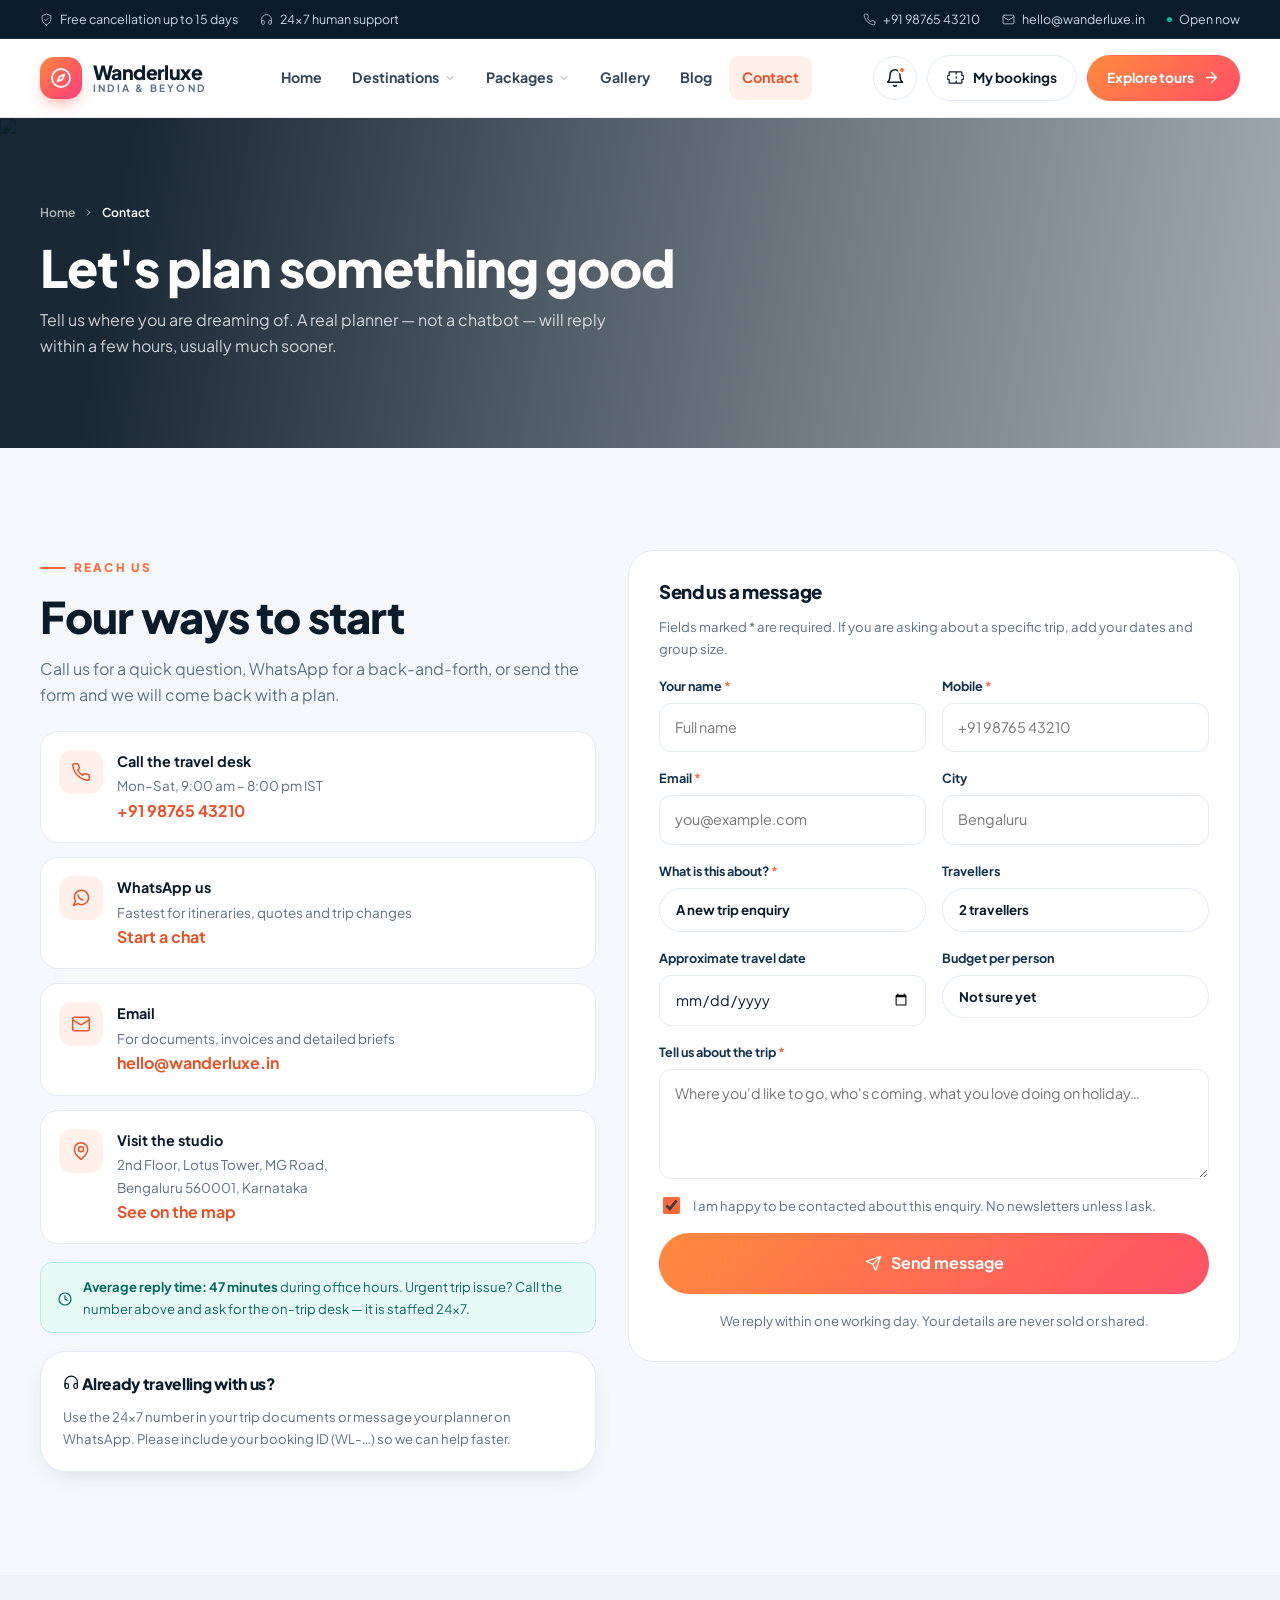
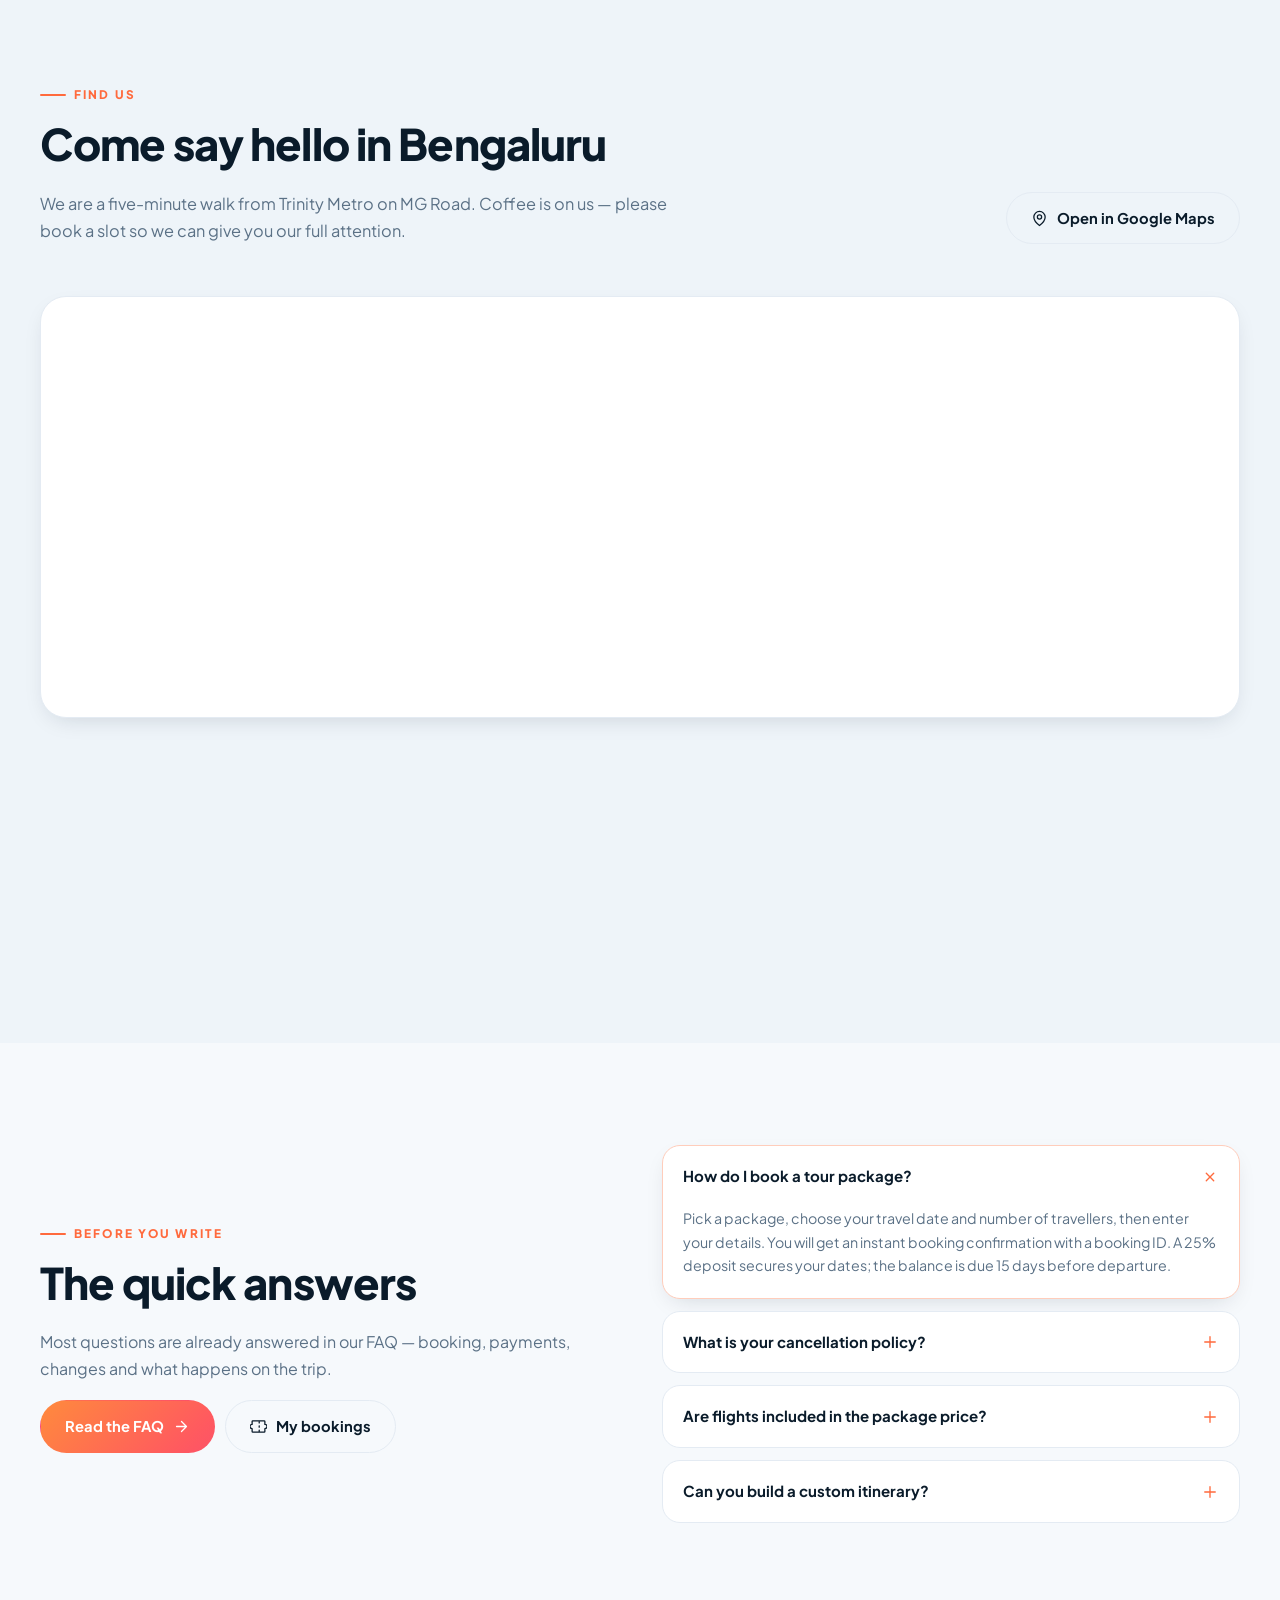
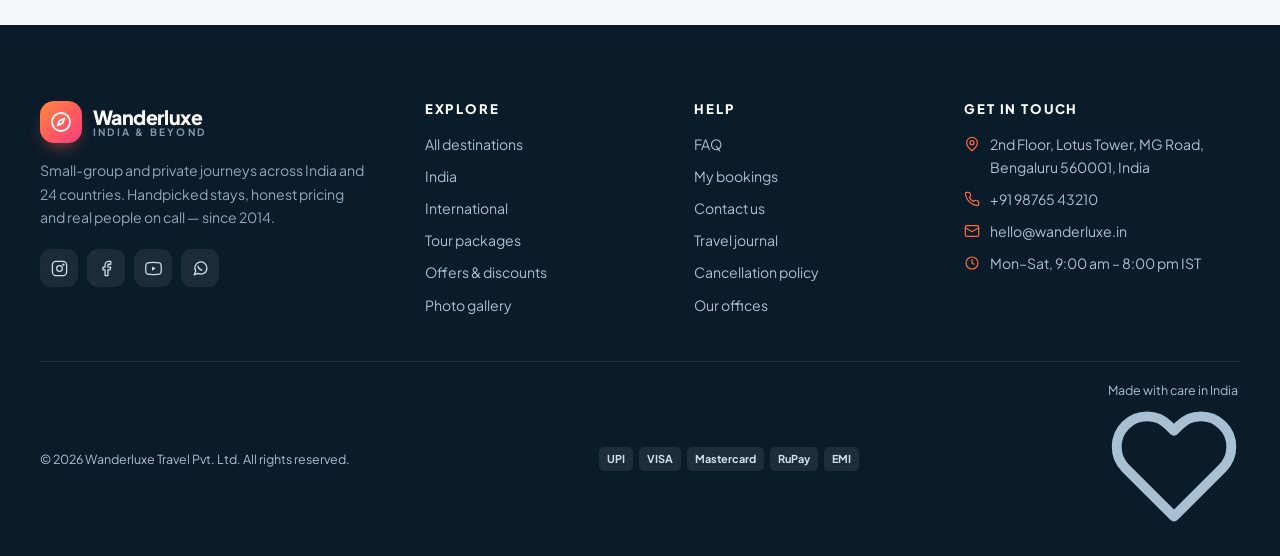
==== contact.html @ ab6a3798 "first commit" ====
<!DOCTYPE html>
<html lang="en">
<head>
  <meta charset="UTF-8">
  <meta name="viewport" content="width=device-width, initial-scale=1">
  <title>Contact Us — Talk to a Travel Planner | Wanderluxe</title>
  <meta name="description" content="Call, email or visit Wanderluxe in Bengaluru. Talk to a real travel planner, find our offices and get a custom itinerary within 24 hours.">
  <link rel="icon" href="data:image/svg+xml,%3Csvg xmlns='http://www.w3.org/2000/svg' viewBox='0 0 64 64'%3E%3Crect width='64' height='64' rx='16' fill='%23ff6a3d'/%3E%3Ccircle cx='32' cy='32' r='17' fill='none' stroke='white' stroke-width='3'/%3E%3Cpath d='M40 24l-6 12-12 6 6-12z' fill='white'/%3E%3C/svg%3E">
  <link rel="preconnect" href="https://fonts.googleapis.com">
  <link rel="preconnect" href="https://fonts.gstatic.com" crossorigin>
  <link href="https://fonts.googleapis.com/css2?family=Plus+Jakarta+Sans:wght@400;500;600;700;800&family=Playfair+Display:ital,wght@0,600;0,700;1,600&display=swap" rel="stylesheet">
  <link rel="stylesheet" href="assets/css/style.css">
</head>
<body>
  <div id="site-header"></div>

  <main>
    <section class="pagehero">
      <img class="pagehero__bg" src="https://images.unsplash.com/photo-1500530855697-b586d89ba3ee?auto=format&fit=crop&w=1800&q=85" alt="Open road through mountains">
      <div class="container">
        <div class="crumbs"><a href="index.html">Home</a> <i data-icon="chevronRight"></i> <span>Contact</span></div>
        <h1>Let's plan something good</h1>
        <p>Tell us where you are dreaming of. A real planner — not a chatbot — will reply within a few hours, usually much sooner.</p>
      </div>
    </section>

    <section class="section">
      <div class="container contact-layout">
        <div>
          <span class="eyebrow">Reach us</span>
          <h2 style="margin-bottom:14px">Four ways to start</h2>
          <p class="muted" style="margin-bottom:22px">Call us for a quick question, WhatsApp for a back-and-forth, or send the form and we will come back with a plan.</p>

          <div class="contact-info">
            <div class="contact-item">
              <span class="contact-item__icon"><i data-icon="phone"></i></span>
              <div>
                <b>Call the travel desk</b>
                <p>Mon–Sat, 9:00 am – 8:00 pm IST</p>
                <a href="tel:+919876543210">+91 98765 43210</a>
              </div>
            </div>
            <div class="contact-item">
              <span class="contact-item__icon"><i data-icon="whatsapp"></i></span>
              <div>
                <b>WhatsApp us</b>
                <p>Fastest for itineraries, quotes and trip changes</p>
                <a href="https://wa.me/919876543210?text=Hi%20Wanderluxe%2C%20I%27d%20like%20to%20plan%20a%20trip." target="_blank" rel="noopener">Start a chat</a>
              </div>
            </div>
            <div class="contact-item">
              <span class="contact-item__icon"><i data-icon="mail"></i></span>
              <div>
                <b>Email</b>
                <p>For documents, invoices and detailed briefs</p>
                <a href="mailto:hello@wanderluxe.in">hello@wanderluxe.in</a>
              </div>
            </div>
            <div class="contact-item">
              <span class="contact-item__icon"><i data-icon="mapPin"></i></span>
              <div>
                <b>Visit the studio</b>
                <p>2nd Floor, Lotus Tower, MG Road,<br>Bengaluru 560001, Karnataka</p>
                <a href="#map">See on the map</a>
              </div>
            </div>
          </div>

          <div class="notice notice--teal" style="margin-top:18px">
            <i data-icon="clock"></i>
            <span><b>Average reply time: 47 minutes</b> during office hours. Urgent trip issue? Call the number above and ask for the on-trip desk — it is staffed 24×7.</span>
          </div>

          <div class="side-card" style="margin-top:18px">
            <h3 style="font-size:.98rem"><i data-icon="headset"></i> Already travelling with us?</h3>
            <p class="small muted" style="margin-bottom:0">Use the 24×7 number in your trip documents or message your planner on WhatsApp. Please include your booking ID (WL-…) so we can help faster.</p>
          </div>
        </div>

        <div class="panel-card" style="margin:0">
          <h3>Send us a message</h3>
          <p class="small muted">Fields marked * are required. If you are asking about a specific trip, add your dates and group size.</p>

          <form class="form" id="contactForm" novalidate style="margin-top:16px">
            <div class="form-row">
              <div class="input-group">
                <label for="cName">Your name <span class="req">*</span></label>
                <input class="input" id="cName" autocomplete="name" placeholder="Full name">
                <span class="err" id="cNameErr">Please tell us your name.</span>
              </div>
              <div class="input-group">
                <label for="cPhone">Mobile <span class="req">*</span></label>
                <input class="input" id="cPhone" type="tel" autocomplete="tel" placeholder="+91 98765 43210">
                <span class="err" id="cPhoneErr">Enter a valid mobile number (10–13 digits).</span>
              </div>
            </div>
            <div class="form-row">
              <div class="input-group">
                <label for="cEmail">Email <span class="req">*</span></label>
                <input class="input" id="cEmail" type="email" autocomplete="email" placeholder="you@example.com">
                <span class="err" id="cEmailErr">Please enter a valid email address.</span>
              </div>
              <div class="input-group">
                <label for="cCity">City</label>
                <input class="input" id="cCity" autocomplete="address-level2" placeholder="Bengaluru">
              </div>
            </div>
            <div class="form-row">
              <div class="input-group">
                <label for="cSubject">What is this about? <span class="req">*</span></label>
                <div class="selectwrap" style="display:block">
                  <select class="input" id="cSubject" style="width:100%">
                    <option value="new">A new trip enquiry</option>
                    <option value="custom">A custom itinerary</option>
                    <option value="existing">An existing booking</option>
                    <option value="group">A group or corporate trip</option>
                    <option value="feedback">Feedback or a complaint</option>
                    <option value="press">Press or partnerships</option>
                  </select>
                </div>
              </div>
              <div class="input-group">
                <label for="cTravellers">Travellers</label>
                <div class="selectwrap" style="display:block">
                  <select class="input" id="cTravellers" style="width:100%">
                    <option value="1">1 traveller</option>
                    <option value="2" selected>2 travellers</option>
                    <option value="3">3 travellers</option>
                    <option value="4">4 travellers</option>
                    <option value="5">5 travellers</option>
                    <option value="6">6+ travellers</option>
                  </select>
                </div>
              </div>
            </div>
            <div class="form-row">
              <div class="input-group">
                <label for="cDate">Approximate travel date</label>
                <input class="input" id="cDate" type="date">
              </div>
              <div class="input-group">
                <label for="cBudget">Budget per person</label>
                <div class="selectwrap" style="display:block">
                  <select class="input" id="cBudget" style="width:100%">
                    <option value="">Not sure yet</option>
                    <option value="under-15">Under ₹15,000</option>
                    <option value="15-30">₹15,000 – ₹30,000</option>
                    <option value="30-60">₹30,000 – ₹60,000</option>
                    <option value="60-100">₹60,000 – ₹1,00,000</option>
                    <option value="100-plus">₹1,00,000+</option>
                  </select>
                </div>
              </div>
            </div>
            <div class="input-group">
              <label for="cMessage">Tell us about the trip <span class="req">*</span></label>
              <textarea class="textarea" id="cMessage" placeholder="Where you'd like to go, who's coming, what you love doing on holiday…"></textarea>
              <span class="err" id="cMessageErr">A sentence or two is enough — but we do need something to go on.</span>
            </div>
            <label class="check">
              <input type="checkbox" id="cConsent" checked>
              <span>I am happy to be contacted about this enquiry. No newsletters unless I ask.</span>
            </label>
            <button class="btn btn--primary btn--lg btn--block" type="submit" id="contactSubmit">
              <i data-icon="send"></i> Send message
            </button>
            <p class="small muted text-center" style="margin:0">We reply within one working day. Your details are never sold or shared.</p>
          </form>
        </div>
      </div>
    </section>

    <section class="section section--soft" id="map">
      <div class="container">
        <div class="section-head section-head--split reveal">
          <div class="section-head__text">
            <span class="eyebrow">Find us</span>
            <h2>Come say hello in Bengaluru</h2>
            <p>We are a five-minute walk from Trinity Metro on MG Road. Coffee is on us — please book a slot so we can give you our full attention.</p>
          </div>
          <a class="btn btn--ghost" href="https://maps.google.com/?q=MG+Road+Bengaluru" target="_blank" rel="noopener"><i data-icon="mapPin"></i> Open in Google Maps</a>
        </div>
        <div class="map-wrap reveal">
          <iframe
            title="Wanderluxe office location on Google Maps"
            src="https://www.google.com/maps?q=MG%20Road%2C%20Bengaluru%2C%20Karnataka%20560001&output=embed"
            loading="lazy"
            referrerpolicy="no-referrer-when-downgrade"
            allowfullscreen></iframe>
        </div>
        <div class="office-grid" id="officeGrid" style="margin-top:22px"></div>
      </div>
    </section>

    <section class="section" id="offices">
      <div class="container">
        <div class="grid grid--2" style="align-items:center;gap:44px">
          <div class="reveal">
            <span class="eyebrow">Before you write</span>
            <h2>The quick answers</h2>
            <p class="muted">Most questions are already answered in our FAQ — booking, payments, changes and what happens on the trip.</p>
            <div style="display:flex;gap:10px;flex-wrap:wrap;margin-top:18px">
              <a class="btn btn--primary" href="faq.html">Read the FAQ <i data-icon="arrowRight"></i></a>
              <a class="btn btn--ghost" href="booking-history.html"><i data-icon="ticket"></i> My bookings</a>
            </div>
          </div>
          <div class="acc reveal" data-delay="1" data-single="true" id="contactFaq"></div>
        </div>
      </div>
    </section>
  </main>

  <div id="site-footer"></div>

  <script src="assets/js/data.js"></script>
  <script src="assets/js/layout.js"></script>
  <script src="assets/js/cards.js"></script>
  <script src="assets/js/contact.js"></script>
</body>
</html>
---- assets/css/style.css ----
/* ==========================================================================
   Wanderluxe — Travel & Tour Website
   ========================================================================== */
:root {
  --ink: #0a1b2a;
  --ink-2: #12324b;
  --muted: #5b7186;
  --muted-2: #8298ab;
  --line: #e4ebf3;
  --bg: #f6f9fc;
  --bg-2: #eef4f9;
  --brand: #ff6a3d;
  --brand-dark: #e9532a;
  --brand-soft: #fff0ea;
  --teal: #0fb9a6;
  --teal-soft: #e6faf6;
  --gold: #f6c453;
  --danger: #e5484d;
  --success: #12a05c;
  --grad-brand: linear-gradient(135deg, #ff8a3d 0%, #ff5a5f 55%, #f43f7f 100%);
  --grad-dark: linear-gradient(155deg, #071a2b 0%, #0b2b41 55%, #07202f 100%);
  --shadow-xs: 0 2px 8px rgba(10, 27, 42, .06);
  --shadow-sm: 0 8px 24px -10px rgba(10, 27, 42, .18);
  --shadow-md: 0 22px 48px -22px rgba(10, 27, 42, .32);
  --shadow-lg: 0 46px 90px -34px rgba(7, 26, 43, .48);
  --r-sm: 12px;
  --r-md: 18px;
  --r-lg: 26px;
  --r-xl: 34px;
  --container: 1200px;
  --header-h: 78px;
  --ease: cubic-bezier(.22, 1, .36, 1);
  --font: "Plus Jakarta Sans", "Segoe UI", system-ui, -apple-system, sans-serif;
  --font-display: "Playfair Display", Georgia, serif;
}
*, *::before, *::after { box-sizing: border-box; }
html { scroll-behavior: smooth; -webkit-text-size-adjust: 100%; }
body {
  margin: 0; font-family: var(--font); font-size: 16px; line-height: 1.65;
  color: var(--ink); background: var(--bg); overflow-x: hidden;
}
body.no-scroll { overflow: hidden; }
img { max-width: 100%; display: block; }
a { color: inherit; text-decoration: none; }
button, input, select, textarea { font: inherit; color: inherit; }
button { cursor: pointer; border: 0; background: none; }
h1, h2, h3, h4, h5 { margin: 0 0 .5em; line-height: 1.15; letter-spacing: -.02em; font-weight: 800; }
h1 { font-size: clamp(2.4rem, 5.2vw, 4.4rem); }
h2 { font-size: clamp(1.85rem, 3.4vw, 2.9rem); }
h3 { font-size: 1.18rem; }
p { margin: 0 0 1rem; }
::selection { background: rgba(255, 106, 61, .22); }
.ico { display: inline-flex; align-items: center; justify-content: center; flex: none; font-style: normal; }
.ico > svg { width: 1.05em; height: 1.05em; }

.container { width: min(100% - 40px, var(--container)); margin-inline: auto; }.container--narrow { width: min(100% - 40px, 900px); margin-inline: auto; }
.section { padding: clamp(64px, 8vw, 104px) 0; position: relative; }
.section--tight { padding: clamp(44px, 5vw, 64px) 0; }
.section--soft { background: var(--bg-2); }
.section--white { background: #fff; }
.section--dark { background: var(--grad-dark); color: #e8f1f8; }
.section--dark h2, .section--dark h3 { color: #fff; }

.eyebrow {
  display: inline-flex; align-items: center; gap: 8px; font-size: .74rem; font-weight: 800;
  letter-spacing: .18em; text-transform: uppercase; color: var(--brand); margin-bottom: 14px;
}
.eyebrow::before { content: ""; width: 26px; height: 2px; border-radius: 2px; background: currentColor; }
.section--dark .eyebrow { color: var(--gold); }
.section-head { max-width: 660px; margin-bottom: clamp(32px, 4vw, 52px); }
.section-head--center { margin-inline: auto; text-align: center; }
.section-head p { color: var(--muted); font-size: 1.02rem; margin: 0; }
.section--dark .section-head p { color: #a9c1d4; }
.section-head--split { max-width: none; display: flex; align-items: flex-end; justify-content: space-between; gap: 24px; flex-wrap: wrap; }
.section-head--split .section-head__text { max-width: 640px; }
.lead { font-size: 1.06rem; color: var(--muted); }

/* Buttons */
.btn {
  display: inline-flex; align-items: center; justify-content: center; gap: 9px;
  padding: 13px 24px; border-radius: 999px; font-weight: 700; font-size: .92rem;
  background: var(--brand); color: #fff; border: 1px solid transparent;
  transition: transform .25s var(--ease), box-shadow .25s var(--ease), background .2s, color .2s, border-color .2s;
  white-space: nowrap; position: relative;
}
.btn svg { width: 17px; height: 17px; flex: none; }
.btn:hover { transform: translateY(-2px); box-shadow: 0 14px 26px -12px rgba(255, 90, 63, .7); }
.btn:active { transform: translateY(0); }
.btn--primary { background: var(--grad-brand); background-size: 150% 150%; }
.btn--primary:hover { background-position: 100% 0; }
.btn--dark { background: var(--ink); }
.btn--dark:hover { box-shadow: 0 14px 26px -12px rgba(10, 27, 42, .6); }
.btn--soft { background: var(--brand-soft); color: var(--brand-dark); }
.btn--soft:hover { background: #ffe2d7; box-shadow: var(--shadow-xs); }
.btn--ghost { background: transparent; border-color: var(--line); color: var(--ink); }
.btn--ghost:hover { border-color: var(--ink); box-shadow: var(--shadow-xs); }
.btn--white { background: #fff; color: var(--ink); }
.btn--outline-white { background: rgba(255,255,255,.06); border-color: rgba(255,255,255,.35); color: #fff; backdrop-filter: blur(6px); }
.btn--outline-white:hover { background: rgba(255,255,255,.16); }
.btn--lg { padding: 16px 30px; font-size: 1rem; }
.btn--sm { padding: 9px 16px; font-size: .82rem; }
.btn--block { width: 100%; }
.btn[disabled] { opacity: .55; pointer-events: none; }
.link-arrow { display: inline-flex; align-items: center; gap: 6px; font-weight: 800; font-size: .86rem; color: var(--brand-dark); }
.link-arrow svg { width: 15px; height: 15px; transition: transform .25s var(--ease); }
.link-arrow:hover svg { transform: translateX(4px); }

.iconbtn {
  position: relative; width: 44px; height: 44px; display: grid; place-items: center;
  border-radius: 50%; border: 1px solid var(--line); background: #fff; transition: .2s;
}
.iconbtn:hover { border-color: var(--brand); color: var(--brand-dark); background: var(--brand-soft); }
.iconbtn svg { width: 20px; height: 20px; }
.iconbtn__dot { position: absolute; top: 9px; right: 10px; width: 8px; height: 8px; border-radius: 50%; background: var(--brand); border: 2px solid #fff; display: none; }
.iconbtn__dot.is-on { display: block; animation: pulseDot 2s infinite; }
@keyframes pulseDot { 0%,100% { box-shadow: 0 0 0 0 rgba(255,106,61,.5); } 50% { box-shadow: 0 0 0 5px rgba(255,106,61,0); } }

/* Pills / badges */
.pill { display: inline-flex; align-items: center; gap: 8px; padding: 7px 14px; border-radius: 999px; font-size: .78rem; font-weight: 700; background: var(--brand-soft); color: var(--brand-dark); }
.pill svg { width: 14px; height: 14px; }
.pill--glass { background: rgba(255,255,255,.14); color: #fff; border: 1px solid rgba(255,255,255,.28); backdrop-filter: blur(10px); }
.pill--teal { background: var(--teal-soft); color: #067f72; }
.badge { display: inline-flex; align-items: center; gap: 5px; padding: 6px 11px; border-radius: 999px; font-size: .7rem; font-weight: 800; letter-spacing: .04em; text-transform: uppercase; background: #fff; color: var(--ink); }
.badge--glass { background: rgba(9,24,38,.55); color: #fff; backdrop-filter: blur(8px); }
.badge--brand { background: var(--grad-brand); color: #fff; }
.badge--gold { background: var(--gold); color: #4a3200; }
.badge--green { background: #e3f8ee; color: #0a7a47; }
.badge--red { background: #fdeaea; color: #b42318; }
.badge--muted { background: #eef3f8; color: var(--muted); }
.rating { display: inline-flex; align-items: center; gap: 4px; font-weight: 800; font-size: .82rem; }
.rating svg { width: 14px; height: 14px; color: var(--gold); }
.rating span { font-weight: 600; color: var(--muted); font-size: .76rem; }

/* Topbar */
.topbar { background: var(--ink); color: #c7d7e5; font-size: .78rem; border-bottom: 1px solid rgba(255,255,255,.07); }
.topbar__inner { display: flex; align-items: center; justify-content: space-between; gap: 16px; height: 38px; }
.topbar__left, .topbar__right { display: flex; align-items: center; gap: 22px; }
.topbar span, .topbar a { display: inline-flex; align-items: center; gap: 7px; white-space: nowrap; }
.topbar svg { width: 13px; height: 13px; opacity: .8; }
.topbar a:hover { color: #fff; }
.topbar .dot { width: 5px; height: 5px; border-radius: 50%; background: var(--teal); }

/* Header */
.header { position: sticky; top: 0; z-index: 60; background: rgba(255,255,255,.93); backdrop-filter: blur(14px); border-bottom: 1px solid var(--line); transition: box-shadow .3s; }
.header.is-stuck { box-shadow: 0 10px 30px -18px rgba(10,27,42,.35); }
.header__inner { display: flex; align-items: center; justify-content: space-between; gap: 22px; height: var(--header-h); }
.brand { display: flex; align-items: center; gap: 11px; flex: none; }
.brand__mark { width: 42px; height: 42px; border-radius: 14px; display: grid; place-items: center; background: var(--grad-brand); color: #fff; box-shadow: 0 8px 18px -8px rgba(255,90,63,.8); flex: none; }
.brand__mark svg { width: 24px; height: 24px; }
.brand__text { display: flex; flex-direction: column; line-height: 1.05; }
.brand__text strong { font-size: 1.22rem; font-weight: 800; letter-spacing: -.03em; }
.brand__text small { font-size: .63rem; letter-spacing: .22em; text-transform: uppercase; color: var(--muted); font-weight: 700; }
.nav ul { display: flex; align-items: center; gap: 4px; list-style: none; margin: 0; padding: 0; }
.nav > ul > li { position: relative; }
.nav a.nav__link { display: inline-flex; align-items: center; gap: 5px; padding: 10px 13px; border-radius: 10px; font-size: .89rem; font-weight: 700; color: #33475a; transition: .2s; }
.nav a.nav__link svg { width: 12px; height: 12px; opacity: .6; transition: transform .2s; }
.nav a.nav__link:hover, .nav a.nav__link.is-active { color: var(--brand-dark); background: var(--brand-soft); }
.nav li:hover > a.nav__link svg { transform: rotate(180deg); }
.menu { position: absolute; top: calc(100% + 10px); left: 50%; transform: translate(-50%, 8px); min-width: 250px; padding: 10px; border-radius: var(--r-md); background: #fff; border: 1px solid var(--line); box-shadow: var(--shadow-md); opacity: 0; visibility: hidden; transition: .22s var(--ease); z-index: 5; }
.nav li:hover > .menu { opacity: 1; visibility: visible; transform: translate(-50%, 0); }
.menu a { display: flex; gap: 11px; align-items: center; padding: 10px 12px; border-radius: 10px; font-size: .87rem; font-weight: 600; }
.menu a:hover { background: var(--bg); color: var(--brand-dark); }
.menu a svg { width: 17px; height: 17px; color: var(--brand); flex: none; }
.menu a small { display: block; font-weight: 500; font-size: .74rem; color: var(--muted); }
.menu--wide { min-width: 430px; display: grid; grid-template-columns: 1fr 1fr; gap: 2px; }
.header__actions { display: flex; align-items: center; gap: 10px; }
.header__actions .btn { padding: 11px 19px; font-size: .86rem; }
.burger { display: none; width: 44px; height: 44px; border-radius: 12px; border: 1px solid var(--line); background: #fff; padding: 11px; }
.burger span { display: block; height: 2px; background: var(--ink); border-radius: 2px; transition: .3s var(--ease); }
.burger span + span { margin-top: 5px; }
.burger.is-open span:nth-child(1) { transform: translateY(7px) rotate(45deg); }
.burger.is-open span:nth-child(2) { opacity: 0; }
.burger.is-open span:nth-child(3) { transform: translateY(-7px) rotate(-45deg); }

/* Notifications */
.notif { position: absolute; right: max(20px, calc((100vw - var(--container)) / 2)); top: calc(100% + 12px); width: min(380px, calc(100vw - 40px)); background: #fff; border: 1px solid var(--line); border-radius: var(--r-lg); box-shadow: var(--shadow-lg); padding: 8px; opacity: 0; visibility: hidden; transform: translateY(10px) scale(.98); transition: .22s var(--ease); z-index: 70; max-height: min(70vh, 520px); display: flex; flex-direction: column; }
.notif.is-open { opacity: 1; visibility: visible; transform: none; }
.notif__head { display: flex; align-items: center; justify-content: space-between; gap: 10px; padding: 12px 14px 10px; }
.notif__head h4 { margin: 0; font-size: .98rem; }
.notif__head button { font-size: .74rem; font-weight: 700; color: var(--brand-dark); }
.notif__list { overflow: auto; display: grid; gap: 2px; padding: 0 4px 6px; }
.notif__item { display: flex; gap: 11px; padding: 11px 10px; border-radius: 12px; transition: background .2s; }
.notif__item:hover { background: var(--bg); }
.notif__icon { width: 34px; height: 34px; border-radius: 10px; display: grid; place-items: center; background: var(--brand-soft); color: var(--brand-dark); flex: none; }
.notif__icon svg { width: 17px; height: 17px; }
.notif__icon--teal { background: var(--teal-soft); color: #067f72; }
.notif__icon--gold { background: #fff7e0; color: #96660a; }
.notif__item strong { display: block; font-size: .82rem; line-height: 1.35; }
.notif__item p { margin: 2px 0 0; font-size: .75rem; color: var(--muted); line-height: 1.45; }
.notif__item time { font-size: .68rem; color: var(--muted-2); font-weight: 600; }
.notif__item.is-new::after { content: ""; width: 7px; height: 7px; border-radius: 50%; background: var(--brand); margin-left: auto; align-self: center; flex: none; }
.notif__empty { padding: 26px 16px; text-align: center; color: var(--muted); font-size: .85rem; }

/* Drawer */
.drawer { position: fixed; inset: 0 0 0 auto; width: min(360px, 86vw); background: #fff; z-index: 95; transform: translateX(100%); transition: transform .38s var(--ease); display: flex; flex-direction: column; padding: 18px 20px 26px; overflow-y: auto; }
.drawer.is-open { transform: none; }
.drawer__head { display: flex; align-items: center; justify-content: space-between; margin-bottom: 16px; }
.drawer__close { width: 38px; height: 38px; border-radius: 50%; background: var(--bg); display: grid; place-items: center; }
.drawer__close svg { width: 18px; height: 18px; }
.drawer nav { display: grid; gap: 2px; }
.drawer nav a { padding: 12px 10px; border-radius: 10px; font-weight: 700; font-size: .95rem; display: flex; justify-content: space-between; align-items: center; }
.drawer nav a:hover { background: var(--bg); color: var(--brand-dark); }
.drawer nav a svg { width: 15px; height: 15px; opacity: .4; }
.drawer__sub { padding-left: 12px; border-left: 2px solid var(--line); margin: 4px 0 8px 10px; }
.drawer__sub a { font-size: .86rem !important; font-weight: 600 !important; color: var(--muted); padding: 8px 10px !important; }
.drawer__cta { margin-top: 18px; display: grid; gap: 10px; }
.scrim { position: fixed; inset: 0; background: rgba(6,20,32,.5); backdrop-filter: blur(2px); z-index: 90; opacity: 0; visibility: hidden; transition: .3s; }
.scrim.is-open { opacity: 1; visibility: visible; }

/* Hero */
.hero { position: relative; padding: clamp(70px, 9vw, 120px) 0 0; color: #fff; isolation: isolate; overflow: hidden; }
.hero__media { position: absolute; inset: 0; z-index: -2; }
.hero__media img { width: 100%; height: 100%; object-fit: cover; animation: slowZoom 26s ease-in-out infinite alternate; }
@keyframes slowZoom { from { transform: scale(1); } to { transform: scale(1.1); } }
.hero::before { content: ""; position: absolute; inset: 0; z-index: -1; background: radial-gradient(120% 90% at 12% 8%, rgba(6,24,38,.85) 0%, rgba(6,24,38,.45) 45%, rgba(6,24,38,.2) 100%), linear-gradient(180deg, rgba(6,24,38,.55) 0%, rgba(6,24,38,.18) 45%, rgba(6,24,38,.78) 100%); }
.hero__inner { display: grid; grid-template-columns: 1.15fr .85fr; gap: 40px; align-items: center; padding-bottom: clamp(56px, 7vw, 92px); }
.hero__copy { max-width: 640px; }
.hero__copy h1 { color: #fff; letter-spacing: -.035em; margin-bottom: 18px; }
.hero__copy h1 em { font-family: var(--font-display); font-style: italic; font-weight: 600; color: var(--gold); }
.hero__copy p { color: rgba(255,255,255,.82); font-size: 1.06rem; max-width: 520px; margin-bottom: 26px; }
.hero__meta { display: flex; align-items: center; gap: 16px; flex-wrap: wrap; }
.avatars { display: flex; }
.avatars img { width: 36px; height: 36px; border-radius: 50%; object-fit: cover; border: 2px solid rgba(255,255,255,.85); margin-left: -10px; }
.avatars img:first-child { margin-left: 0; }
.hero__meta .rating { color: #fff; }
.hero__meta .rating span { color: rgba(255,255,255,.7); }
.hero__meta small { color: rgba(255,255,255,.72); font-size: .78rem; display: block; }
.hero__aside { display: grid; gap: 14px; justify-items: end; }
.glass-card { background: rgba(255,255,255,.12); border: 1px solid rgba(255,255,255,.24); backdrop-filter: blur(16px); border-radius: var(--r-lg); padding: 18px 20px; color: #fff; box-shadow: 0 24px 50px -30px rgba(0,0,0,.6); width: min(300px, 100%); animation: floatY 7s ease-in-out infinite; }
.glass-card--offset { animation-delay: -3s; margin-right: 34px; }
@keyframes floatY { 0%,100% { transform: translateY(0); } 50% { transform: translateY(-9px); } }
.glass-card__top { display: flex; align-items: center; justify-content: space-between; gap: 10px; margin-bottom: 10px; }
.glass-card strong { font-size: .95rem; }
.glass-card p { margin: 0; font-size: .78rem; color: rgba(255,255,255,.72); }
.glass-card__row { display: flex; align-items: center; justify-content: space-between; font-size: .8rem; padding-top: 10px; border-top: 1px solid rgba(255,255,255,.16); }
.glass-card__row span { color: rgba(255,255,255,.7); }

/* Search */
.searchbar-wrap { position: relative; z-index: 5; margin-top: -46px; }
.searchbar { background: #fff; border-radius: var(--r-xl); padding: 10px; box-shadow: var(--shadow-lg); border: 1px solid rgba(228,235,243,.8); }
.searchbar__tabs { display: flex; gap: 4px; padding: 4px 6px 10px; flex-wrap: wrap; }
.searchbar__tabs button { padding: 9px 16px; border-radius: 999px; font-size: .84rem; font-weight: 700; color: var(--muted); display: inline-flex; align-items: center; gap: 7px; transition: .2s; }
.searchbar__tabs button svg { width: 15px; height: 15px; }
.searchbar__tabs button:hover { color: var(--ink); background: var(--bg); }
.searchbar__tabs button.is-active { background: var(--ink); color: #fff; }
.searchbar__fields { display: grid; grid-template-columns: 1.3fr 1fr 1fr auto; gap: 6px; align-items: stretch; }
.field { display: flex; flex-direction: column; gap: 3px; padding: 11px 16px; border-radius: var(--r-md); background: var(--bg); border: 1px solid transparent; transition: .2s; min-width: 0; cursor: pointer; }
.field:hover, .field:focus-within { background: #fff; border-color: #d6e2ee; box-shadow: var(--shadow-xs); }
.field > span { font-size: .68rem; font-weight: 800; letter-spacing: .1em; text-transform: uppercase; color: var(--muted); }
.field select, .field input { border: 0; background: transparent; outline: none; font-weight: 700; font-size: .92rem; color: var(--ink); width: 100%; padding: 0; appearance: none; min-width: 0; }
.field select { background-image: url("data:image/svg+xml,%3Csvg xmlns='http://www.w3.org/2000/svg' width='12' height='12' viewBox='0 0 24 24' fill='none' stroke='%235b7186' stroke-width='3'%3E%3Cpath d='M6 9l6 6 6-6'/%3E%3C/svg%3E"); background-repeat: no-repeat; background-position: right 2px center; padding-right: 18px; }
.searchbar__fields .btn { border-radius: var(--r-md); padding-inline: 28px; }
.searchbar__hint { display: flex; gap: 16px; flex-wrap: wrap; padding: 12px 20px 6px; font-size: .74rem; color: var(--muted); }
.searchbar__hint b { color: var(--ink); }
.searchbar__hint a { display: inline-flex; align-items: center; gap: 5px; padding: 4px 10px; border-radius: 999px; background: var(--bg); font-weight: 600; }
.searchbar__hint a:hover { background: var(--brand-soft); color: var(--brand-dark); }

/* Stats */
.stats { display: grid; grid-template-columns: repeat(4, 1fr); gap: 18px; }
.stat { display: flex; align-items: center; gap: 14px; }
.stat__icon { width: 46px; height: 46px; border-radius: 14px; display: grid; place-items: center; background: var(--brand-soft); color: var(--brand-dark); flex: none; }
.stat__icon svg { width: 22px; height: 22px; }
.stat b { display: block; font-size: 1.5rem; line-height: 1.1; letter-spacing: -.03em; }
.stat small { font-size: .78rem; color: var(--muted); font-weight: 600; }

/* Grids & cards */
.grid { display: grid; gap: 24px; }
.grid--2 { grid-template-columns: repeat(2, 1fr); }
.grid--3 { grid-template-columns: repeat(3, 1fr); }
.grid--4 { grid-template-columns: repeat(4, 1fr); }

.dcard { background: #fff; border-radius: var(--r-lg); overflow: hidden; border: 1px solid var(--line); box-shadow: var(--shadow-xs); transition: transform .4s var(--ease), box-shadow .4s var(--ease); display: flex; flex-direction: column; }
.dcard:hover { transform: translateY(-7px); box-shadow: var(--shadow-md); }
.dcard__media { position: relative; display: block; aspect-ratio: 4/3; overflow: hidden; background: var(--bg-2); }
.dcard__media img { width: 100%; height: 100%; object-fit: cover; transition: transform .8s var(--ease); }
.dcard:hover .dcard__media img { transform: scale(1.08); }
.dcard__media::after { content: ""; position: absolute; inset: 0; background: linear-gradient(180deg, rgba(6,20,32,.05) 30%, rgba(6,20,32,.62) 100%); }
.dcard__badge { position: absolute; top: 14px; left: 14px; z-index: 2; }
.dcard__fav { position: absolute; top: 12px; right: 12px; z-index: 2; width: 34px; height: 34px; border-radius: 50%; background: rgba(255,255,255,.9); display: grid; place-items: center; color: var(--ink); transition: .2s; }
.dcard__fav svg { width: 16px; height: 16px; }
.dcard__fav:hover, .dcard__fav.is-on { background: var(--brand); color: #fff; }
.dcard__fav.is-on svg { fill: currentColor; }
.dcard__price { position: absolute; left: 14px; bottom: 14px; z-index: 2; color: #fff; font-weight: 800; font-size: .9rem; display: flex; align-items: baseline; gap: 5px; }
.dcard__price small { font-size: .68rem; font-weight: 600; opacity: .8; }
.dcard__rating { position: absolute; right: 14px; bottom: 14px; z-index: 2; background: rgba(255,255,255,.94); border-radius: 999px; padding: 4px 9px; display: flex; align-items: center; gap: 4px; font-size: .76rem; font-weight: 800; }
.dcard__rating svg { width: 12px; height: 12px; color: var(--gold); }
.dcard__body { padding: 18px 20px 20px; display: flex; flex-direction: column; gap: 6px; flex: 1; }
.dcard__loc { font-size: .78rem; color: var(--muted); font-weight: 600; display: flex; align-items: center; gap: 5px; margin: 0; }
.dcard__loc svg { width: 13px; height: 13px; color: var(--brand); }
.dcard__body h3 { margin: 0; font-size: 1.14rem; }
.dcard__body p.dcard__desc { font-size: .84rem; color: var(--muted); margin: 0; display: -webkit-box; -webkit-line-clamp: 2; -webkit-box-orient: vertical; overflow: hidden; }
.dcard__foot { display: flex; align-items: center; justify-content: space-between; gap: 10px; margin-top: auto; padding-top: 12px; border-top: 1px dashed var(--line); font-size: .78rem; color: var(--muted); }
.dcard__foot b { color: var(--ink); font-weight: 700; }

.pcard { background: #fff; border-radius: var(--r-lg); overflow: hidden; border: 1px solid var(--line); display: flex; flex-direction: column; transition: transform .4s var(--ease), box-shadow .4s var(--ease); }
.pcard:hover { transform: translateY(-6px); box-shadow: var(--shadow-md); }
.pcard__media { position: relative; aspect-ratio: 16/10; overflow: hidden; background: var(--bg-2); }
.pcard__media img { width: 100%; height: 100%; object-fit: cover; transition: transform .8s var(--ease); }
.pcard:hover .pcard__media img { transform: scale(1.07); }
.pcard__top { position: absolute; top: 12px; left: 12px; right: 12px; display: flex; justify-content: space-between; gap: 8px; z-index: 2; }
.pcard__duration { position: absolute; bottom: 12px; left: 12px; z-index: 2; }
.pcard__body { padding: 18px 20px 20px; display: flex; flex-direction: column; flex: 1; }
.pcard__meta { display: flex; align-items: center; gap: 10px; font-size: .76rem; color: var(--muted); font-weight: 600; margin-bottom: 6px; flex-wrap: wrap; }
.pcard__meta svg { width: 13px; height: 13px; color: var(--brand); }
.pcard__body h3 { font-size: 1.1rem; margin-bottom: 8px; }
.pcard__body h3 a:hover { color: var(--brand-dark); }
.pcard__highlights { display: flex; flex-wrap: wrap; gap: 6px; margin: 2px 0 14px; }
.pcard__highlights span { font-size: .7rem; font-weight: 600; color: #3d5468; background: var(--bg); padding: 4px 9px; border-radius: 6px; }
.pcard__foot { margin-top: auto; display: flex; align-items: flex-end; justify-content: space-between; gap: 12px; padding-top: 14px; border-top: 1px solid var(--line); }
.price { display: flex; flex-direction: column; line-height: 1.2; }
.price small { font-size: .68rem; color: var(--muted); font-weight: 600; }
.price b { font-size: 1.32rem; letter-spacing: -.02em; }
.price del { font-size: .76rem; color: var(--muted-2); font-weight: 600; }
.pcard__foot .btn { padding: 10px 16px; font-size: .82rem; }

/* Features */
.feature { background: #fff; border: 1px solid var(--line); border-radius: var(--r-lg); padding: 26px 24px; transition: .35s var(--ease); position: relative; overflow: hidden; }
.feature::before { content: ""; position: absolute; inset: auto -40px -60px auto; width: 140px; height: 140px; border-radius: 50%; background: radial-gradient(circle, rgba(255,106,61,.1), transparent 70%); opacity: 0; transition: .4s; }
.feature:hover { transform: translateY(-5px); box-shadow: var(--shadow-md); border-color: #ffd7c8; }
.feature:hover::before { opacity: 1; }
.feature__icon { width: 52px; height: 52px; border-radius: 16px; display: grid; place-items: center; margin-bottom: 16px; background: var(--brand-soft); color: var(--brand-dark); }
.feature__icon svg { width: 25px; height: 25px; }
.feature__icon--teal { background: var(--teal-soft); color: #067f72; }
.feature__icon--gold { background: #fff7e0; color: #96660a; }
.feature__icon--blue { background: #eaf2ff; color: #2b62c4; }
.feature h3 { font-size: 1.05rem; margin-bottom: 6px; }
.feature p { margin: 0; font-size: .87rem; color: var(--muted); }

/* Offers */
.offer { position: relative; border-radius: var(--r-lg); overflow: hidden; color: #fff; min-height: 260px; display: flex; flex-direction: column; justify-content: flex-end; padding: 26px; isolation: isolate; }
.offer img { position: absolute; inset: 0; width: 100%; height: 100%; object-fit: cover; z-index: -2; transition: transform .8s var(--ease); }
.offer:hover img { transform: scale(1.06); }
.offer::after { content: ""; position: absolute; inset: 0; z-index: -1; background: linear-gradient(180deg, rgba(6,20,32,.15), rgba(6,20,32,.9)); }
.offer h3 { font-size: 1.35rem; margin-bottom: 6px; }
.offer p { font-size: .84rem; color: rgba(255,255,255,.8); margin-bottom: 14px; }
.offer__off { position: absolute; top: 18px; left: 18px; background: var(--gold); color: #3a2700; font-weight: 800; font-size: .8rem; padding: 7px 13px; border-radius: 999px; }
.offer__code { display: flex; align-items: center; gap: 8px; flex-wrap: wrap; }
.code-chip { display: inline-flex; align-items: center; gap: 7px; padding: 8px 14px; border-radius: 9px; border: 1px dashed rgba(255,255,255,.6); background: rgba(255,255,255,.12); font-weight: 800; letter-spacing: .1em; font-size: .78rem; cursor: pointer; transition: .2s; }
.code-chip:hover { background: #fff; color: var(--ink); border-color: #fff; }
.countdown { display: flex; gap: 8px; }
.countdown div { background: rgba(255,255,255,.14); border: 1px solid rgba(255,255,255,.18); border-radius: 10px; padding: 6px 9px; text-align: center; min-width: 46px; backdrop-filter: blur(6px); }
.countdown b { display: block; font-size: 1.02rem; line-height: 1.1; }
.countdown small { font-size: .58rem; text-transform: uppercase; letter-spacing: .1em; opacity: .7; }

/* Region cards */
.region-card { position: relative; border-radius: var(--r-xl); overflow: hidden; min-height: 380px; display: flex; align-items: flex-end; padding: 32px; color: #fff; isolation: isolate; }
.region-card img { position: absolute; inset: 0; width: 100%; height: 100%; object-fit: cover; z-index: -2; transition: transform .9s var(--ease); }
.region-card:hover img { transform: scale(1.05); }
.region-card::after { content: ""; position: absolute; inset: 0; z-index: -1; background: linear-gradient(180deg, rgba(6,20,32,.05) 20%, rgba(6,20,32,.9)); }
.region-card h3 { font-size: clamp(1.5rem, 2.6vw, 2.1rem); margin-bottom: 8px; }
.region-card p { color: rgba(255,255,255,.8); font-size: .9rem; max-width: 400px; margin-bottom: 18px; }
.region-card__stats { display: flex; gap: 22px; margin-bottom: 18px; font-size: .8rem; color: rgba(255,255,255,.85); }
.region-card__stats b { display: block; font-size: 1.15rem; color: #fff; }

/* Gallery */
.gallery { display: grid; grid-template-columns: repeat(4, 1fr); grid-auto-rows: 170px; gap: 14px; }
.gallery__item { position: relative; border-radius: var(--r-md); overflow: hidden; cursor: zoom-in; background: var(--bg-2); }
.gallery__item img { width: 100%; height: 100%; object-fit: cover; transition: transform .7s var(--ease); }
.gallery__item:hover img { transform: scale(1.08); }
.gallery__item::after { content: ""; position: absolute; inset: 0; background: linear-gradient(180deg, transparent 50%, rgba(6,20,32,.65)); opacity: 0; transition: .3s; }
.gallery__item:hover::after { opacity: 1; }
.gallery__item span { position: absolute; left: 14px; bottom: 12px; color: #fff; font-size: .82rem; font-weight: 700; z-index: 2; opacity: 0; transform: translateY(6px); transition: .3s; }
.gallery__item:hover span { opacity: 1; transform: none; }
.gallery__item--wide { grid-column: span 2; }
.gallery__item--tall { grid-row: span 2; }
.lightbox { position: fixed; inset: 0; z-index: 200; background: rgba(4,14,22,.93); display: grid; place-items: center; padding: 30px; opacity: 0; visibility: hidden; transition: .3s; }
.lightbox.is-open { opacity: 1; visibility: visible; }
.lightbox img { max-width: min(1100px, 92vw); max-height: 82vh; border-radius: 14px; box-shadow: var(--shadow-lg); }
.lightbox__cap { position: absolute; bottom: 26px; left: 0; right: 0; text-align: center; color: #fff; font-weight: 600; font-size: .9rem; }
.lightbox__close, .lightbox__nav { position: absolute; width: 46px; height: 46px; border-radius: 50%; background: rgba(255,255,255,.12); border: 1px solid rgba(255,255,255,.2); color: #fff; display: grid; place-items: center; }
.lightbox__close { top: 24px; right: 24px; }
.lightbox__nav { top: 50%; transform: translateY(-50%); }
.lightbox__nav--prev { left: 24px; }
.lightbox__nav--next { right: 24px; }
.lightbox svg { width: 20px; height: 20px; }

/* Seasons */
.season { border-radius: var(--r-lg); padding: 24px; background: #fff; border: 1px solid var(--line); border-top: 4px solid var(--teal); }
.season--summer { border-top-color: var(--gold); }
.season--monsoon { border-top-color: #4f9cf9; }
.season__head { display: flex; align-items: center; gap: 12px; margin-bottom: 14px; }
.season__head span { width: 42px; height: 42px; border-radius: 12px; display: grid; place-items: center; background: var(--teal-soft); color: #067f72; }
.season--summer .season__head span { background: #fff7e0; color: #96660a; }
.season--monsoon .season__head span { background: #eaf2ff; color: #2b62c4; }
.season__head svg { width: 21px; height: 21px; }
.season__head b { display: block; font-size: .98rem; }
.season__head small { color: var(--muted); font-size: .74rem; font-weight: 600; }
.season ul { list-style: none; margin: 0; padding: 0; display: grid; gap: 8px; }
.season li { display: flex; align-items: center; gap: 8px; font-size: .85rem; color: var(--ink-2); }
.season li::before { content: ""; width: 6px; height: 6px; border-radius: 50%; background: var(--brand); flex: none; }
.season li small { margin-left: auto; color: var(--muted); font-size: .74rem; }

/* Quotes */
.quote { background: #fff; border: 1px solid var(--line); border-radius: var(--r-lg); padding: 26px; display: flex; flex-direction: column; gap: 14px; }
.quote__stars { display: flex; gap: 2px; color: var(--gold); }
.quote__stars svg { width: 15px; height: 15px; }
.quote p { font-size: .92rem; color: var(--ink-2); margin: 0; flex: 1; }
.quote__who { display: flex; align-items: center; gap: 11px; padding-top: 14px; border-top: 1px solid var(--line); }
.quote__who img { width: 40px; height: 40px; border-radius: 50%; object-fit: cover; }
.quote__who b { display: block; font-size: .87rem; }
.quote__who small { color: var(--muted); font-size: .74rem; }

/* Blog */
.bcard { background: #fff; border: 1px solid var(--line); border-radius: var(--r-lg); overflow: hidden; display: flex; flex-direction: column; transition: .35s var(--ease); }
.bcard:hover { transform: translateY(-5px); box-shadow: var(--shadow-md); }
.bcard__media { aspect-ratio: 16/10; overflow: hidden; position: relative; }
.bcard__media img { width: 100%; height: 100%; object-fit: cover; transition: transform .7s var(--ease); }
.bcard:hover .bcard__media img { transform: scale(1.06); }
.bcard__cat { position: absolute; top: 12px; left: 12px; }
.bcard__body { padding: 20px; display: flex; flex-direction: column; gap: 8px; flex: 1; }
.bcard__meta { font-size: .73rem; color: var(--muted); font-weight: 600; display: flex; gap: 12px; flex-wrap: wrap; }
.bcard__body h3 { font-size: 1.04rem; margin: 0; }
.bcard__body h3 a:hover { color: var(--brand-dark); }
.bcard__body p { font-size: .85rem; color: var(--muted); margin: 0; display: -webkit-box; -webkit-line-clamp: 2; -webkit-box-orient: vertical; overflow: hidden; }
.bcard__body .link-arrow { margin-top: auto; padding-top: 8px; }

/* Accordion */
.acc { display: grid; gap: 12px; }
.acc__item { background: #fff; border: 1px solid var(--line); border-radius: var(--r-md); overflow: hidden; transition: .25s; }
.acc__item.is-open { border-color: #ffcdbb; box-shadow: var(--shadow-sm); }
.acc__q { width: 100%; text-align: left; display: flex; align-items: center; justify-content: space-between; gap: 16px; padding: 18px 20px; font-weight: 700; font-size: .94rem; }
.acc__q:hover { color: var(--brand-dark); }
.acc__q svg { width: 18px; height: 18px; flex: none; transition: transform .3s var(--ease); color: var(--brand); }
.acc__item.is-open .acc__q svg { transform: rotate(45deg); }
.acc__a { max-height: 0; overflow: hidden; transition: max-height .38s var(--ease); }
.acc__a > div { padding: 0 20px 20px; font-size: .89rem; color: var(--muted); }
.acc__a p:last-child { margin-bottom: 0; }

/* Newsletter */
.newsletter { position: relative; border-radius: var(--r-xl); overflow: hidden; padding: clamp(34px, 5vw, 56px); color: #fff; isolation: isolate; }
.newsletter img { position: absolute; inset: 0; width: 100%; height: 100%; object-fit: cover; z-index: -2; }
.newsletter::after { content: ""; position: absolute; inset: 0; z-index: -1; background: linear-gradient(100deg, rgba(6,20,32,.92), rgba(6,20,32,.55)); }
.newsletter h2 { color: #fff; margin-bottom: 8px; }
.newsletter p { color: rgba(255,255,255,.78); max-width: 480px; }
.newsletter__form { display: flex; gap: 8px; background: rgba(255,255,255,.12); border: 1px solid rgba(255,255,255,.22); padding: 7px; border-radius: 999px; max-width: 460px; backdrop-filter: blur(8px); }
.newsletter__form input { flex: 1; border: 0; background: transparent; outline: none; color: #fff; padding: 10px 16px; font-size: .9rem; min-width: 0; }
.newsletter__form input::placeholder { color: rgba(255,255,255,.6); }

/* Footer */
.footer { background: var(--ink); color: #a9c0d2; padding: clamp(52px, 6vw, 76px) 0 0; font-size: .88rem; }
.footer__grid { display: grid; grid-template-columns: 1.5fr 1fr 1fr 1.2fr; gap: 40px; padding-bottom: 44px; }
.footer h4 { color: #fff; font-size: .82rem; letter-spacing: .14em; text-transform: uppercase; margin-bottom: 16px; font-weight: 800; }
.footer ul { list-style: none; margin: 0; padding: 0; display: grid; gap: 9px; }
.footer a:hover { color: #fff; }
.footer .brand__text small { color: #7f9ab0; }
.footer .brand__text strong { color: #fff; }
.footer__about { margin: 16px 0 20px; max-width: 330px; color: #8fa8bb; }
.footer__social { display: flex; gap: 9px; }
.footer__social a { width: 38px; height: 38px; border-radius: 11px; display: grid; place-items: center; background: rgba(255,255,255,.07); color: #cfdeea; transition: .2s; }
.footer__social a:hover { background: var(--brand); color: #fff; transform: translateY(-2px); }
.footer__social svg { width: 17px; height: 17px; }
.footer__contact li { display: flex; gap: 10px; align-items: flex-start; }
.footer__contact svg { width: 16px; height: 16px; color: var(--brand); flex: none; margin-top: 3px; }
.footer__bottom { border-top: 1px solid rgba(255,255,255,.09); padding: 18px 0; display: flex; align-items: center; justify-content: space-between; gap: 14px; flex-wrap: wrap; font-size: .78rem; }
.footer__bottom .pay { display: flex; gap: 6px; align-items: center; }
.footer__bottom .pay span { padding: 3px 8px; border-radius: 5px; background: rgba(255,255,255,.08); font-size: .68rem; font-weight: 700; color: #cfdeea; }

/* Page hero */
.pagehero { position: relative; padding: clamp(54px, 7vw, 84px) 0 clamp(60px, 7vw, 88px); color: #fff; isolation: isolate; overflow: hidden; }
.pagehero img.pagehero__bg { position: absolute; inset: 0; width: 100%; height: 100%; object-fit: cover; z-index: -2; }
.pagehero::after { content: ""; position: absolute; inset: 0; z-index: -1; background: linear-gradient(100deg, rgba(6,22,36,.92) 10%, rgba(6,22,36,.55) 65%, rgba(6,22,36,.35)); }
.pagehero h1 { font-size: clamp(2rem, 4vw, 3.2rem); color: #fff; margin-bottom: 10px; }
.pagehero p { color: rgba(255,255,255,.78); max-width: 600px; margin: 0; }
.crumbs { display: flex; align-items: center; gap: 8px; font-size: .76rem; font-weight: 600; color: rgba(255,255,255,.65); margin-bottom: 16px; flex-wrap: wrap; }
.crumbs a:hover { color: #fff; }
.crumbs svg { width: 11px; height: 11px; }
.crumbs span { color: #fff; }

/* Filters */
.toolbar { display: flex; align-items: center; justify-content: space-between; gap: 16px; flex-wrap: wrap; margin-bottom: 28px; }
.chips { display: flex; gap: 8px; flex-wrap: wrap; }
.chip { padding: 9px 16px; border-radius: 999px; border: 1px solid var(--line); background: #fff; font-size: .83rem; font-weight: 700; color: var(--muted); transition: .2s; display: inline-flex; align-items: center; gap: 6px; }
.chip:hover { border-color: var(--brand); color: var(--brand-dark); }
.chip.is-active { background: var(--ink); border-color: var(--ink); color: #fff; }
.chip svg { width: 14px; height: 14px; }
.toolbar__right { display: flex; align-items: center; gap: 10px; flex-wrap: wrap; }
.searchbox { display: flex; align-items: center; gap: 9px; background: #fff; border: 1px solid var(--line); border-radius: 999px; padding: 9px 16px; min-width: 230px; }
.searchbox svg { width: 16px; height: 16px; color: var(--muted); flex: none; }
.searchbox input { border: 0; outline: none; background: transparent; font-size: .86rem; width: 100%; min-width: 0; }
.selectwrap { position: relative; }
.selectwrap select { appearance: none; border: 1px solid var(--line); background: #fff; border-radius: 999px; padding: 10px 36px 10px 16px; font-size: .83rem; font-weight: 700; outline: none; cursor: pointer; }
.selectwrap > svg { position: absolute; right: 13px; top: 50%; transform: translateY(-50%); width: 13px; height: 13px; pointer-events: none; color: var(--muted); }
.selectwrap .ico { position: absolute; right: 13px; top: 50%; transform: translateY(-50%); pointer-events: none; color: var(--muted); width: 13px; height: 13px; }
.results-count { font-size: .84rem; color: var(--muted); font-weight: 600; }
.empty-state { text-align: center; padding: 70px 20px; background: #fff; border: 1px dashed var(--line); border-radius: var(--r-lg); }
.empty-state__icon { width: 62px; height: 62px; border-radius: 50%; background: var(--brand-soft); color: var(--brand-dark); display: grid; place-items: center; margin: 0 auto 16px; }
.empty-state__icon svg { width: 28px; height: 28px; }
.empty-state h3 { margin-bottom: 6px; }
.empty-state p { color: var(--muted); font-size: .9rem; }

/* Destination detail */
.detail-layout { display: grid; grid-template-columns: 1fr 360px; gap: 36px; align-items: start; }
.detail h2 { font-size: 1.65rem; margin: 34px 0 12px; }
.detail h2:first-child { margin-top: 0; }
.detail p { color: #3f5568; font-size: .96rem; }
.detail__stats { display: flex; gap: 10px; flex-wrap: wrap; margin: 18px 0 6px; }
.info-tile { background: #fff; border: 1px solid var(--line); border-radius: var(--r-md); padding: 14px 16px; flex: 1; min-width: 130px; }
.info-tile small { display: block; font-size: .68rem; text-transform: uppercase; letter-spacing: .1em; color: var(--muted); font-weight: 800; margin-bottom: 3px; }
.info-tile b { font-size: .9rem; }
.attractions { display: grid; grid-template-columns: repeat(2, 1fr); gap: 12px; margin-top: 16px; }
.attraction { display: flex; gap: 11px; background: #fff; border: 1px solid var(--line); border-radius: var(--r-md); padding: 14px; align-items: flex-start; }
.attraction span { width: 30px; height: 30px; border-radius: 9px; background: var(--brand-soft); color: var(--brand-dark); display: grid; place-items: center; flex: none; }
.attraction span svg { width: 15px; height: 15px; }
.attraction b { display: block; font-size: .88rem; line-height: 1.35; }
.attraction small { font-size: .74rem; color: var(--muted); }
.sticky-side { position: sticky; top: calc(var(--header-h) + 20px); display: grid; gap: 18px; }
.side-card { background: #fff; border: 1px solid var(--line); border-radius: var(--r-lg); padding: 22px; box-shadow: var(--shadow-sm); }
.side-card h3 { font-size: 1.02rem; margin-bottom: 12px; }
.side-list { list-style: none; padding: 0; margin: 0; display: grid; gap: 11px; }
.side-list li { display: flex; align-items: flex-start; gap: 9px; font-size: .85rem; color: #3f5568; }
.side-list li svg { width: 15px; height: 15px; color: var(--teal); flex: none; margin-top: 3px; }
.side-list li b { display: block; color: var(--ink); }
.weather { display: flex; gap: 8px; }
.weather div { flex: 1; background: var(--bg); border-radius: 10px; padding: 9px 6px; text-align: center; }
.weather b { display: block; font-size: .92rem; }
.weather small { font-size: .64rem; color: var(--muted); font-weight: 700; text-transform: uppercase; letter-spacing: .06em; }

/* Package detail */
.pkg-hero { position: relative; color: #fff; padding: clamp(48px, 6vw, 76px) 0 clamp(54px, 6vw, 80px); isolation: isolate; }
.pkg-hero img.pkg-hero__bg { position: absolute; inset: 0; width: 100%; height: 100%; object-fit: cover; z-index: -2; }
.pkg-hero::after { content: ""; position: absolute; inset: 0; z-index: -1; background: linear-gradient(100deg, rgba(6,22,36,.93), rgba(6,22,36,.45)); }
.pkg-hero h1 { color: #fff; font-size: clamp(1.9rem, 3.6vw, 3rem); margin-bottom: 14px; }
.pkg-hero__meta { display: flex; gap: 18px; flex-wrap: wrap; font-size: .85rem; color: rgba(255,255,255,.85); }
.pkg-hero__meta span { display: inline-flex; align-items: center; gap: 7px; }
.pkg-hero__meta svg { width: 15px; height: 15px; color: var(--gold); }
.pkg-hero__badges { display: flex; gap: 8px; flex-wrap: wrap; margin-bottom: 16px; }
.pkg-layout { display: grid; grid-template-columns: 1fr 372px; gap: 34px; align-items: start; }

.tabs { display: flex; gap: 4px; border-bottom: 1px solid var(--line); overflow-x: auto; scrollbar-width: none; margin-bottom: 26px; }
.tabs::-webkit-scrollbar { display: none; }
.tabs button { padding: 12px 16px; font-size: .86rem; font-weight: 700; color: var(--muted); border-bottom: 2px solid transparent; white-space: nowrap; transition: .2s; }
.tabs button:hover { color: var(--ink); }
.tabs button.is-active { color: var(--brand-dark); border-bottom-color: var(--brand); }
.tabpanel { display: none; animation: fadeUp .4s var(--ease); }
.tabpanel.is-active { display: block; }
@keyframes fadeUp { from { opacity: 0; transform: translateY(8px); } to { opacity: 1; transform: none; } }

.panel-card { background: #fff; border: 1px solid var(--line); border-radius: var(--r-lg); padding: clamp(20px, 3vw, 30px); margin-bottom: 20px; }
.panel-card h3 { font-size: 1.16rem; margin-bottom: 14px; }
.panel-card > p:last-child { margin-bottom: 0; }
.itinerary { position: relative; }
.itin-day { position: relative; padding: 0 0 26px 46px; }
.itin-day:last-child { padding-bottom: 0; }
.itin-day::before { content: ""; position: absolute; left: 15px; top: 32px; bottom: 0; width: 2px; background: var(--line); }
.itin-day:last-child::before { display: none; }
.itin-day__num { position: absolute; left: 0; top: 0; width: 32px; height: 32px; border-radius: 50%; background: var(--grad-brand); color: #fff; display: grid; place-items: center; font-size: .72rem; font-weight: 800; box-shadow: 0 6px 14px -6px rgba(255,90,63,.8); }
.itin-day__head { display: flex; align-items: baseline; justify-content: space-between; gap: 10px; flex-wrap: wrap; }
.itin-day h4 { margin: 0 0 4px; font-size: .98rem; }
.itin-day__tag { font-size: .68rem; font-weight: 700; color: #067f72; background: var(--teal-soft); padding: 3px 9px; border-radius: 999px; }
.itin-day p { margin: 0 0 8px; font-size: .88rem; color: var(--muted); }
.itin-day__meta { display: flex; gap: 16px; flex-wrap: wrap; font-size: .76rem; color: var(--muted); font-weight: 600; }
.itin-day__meta span { display: inline-flex; align-items: center; gap: 5px; }
.itin-day__meta svg { width: 13px; height: 13px; color: var(--brand); }

.check-grid { display: grid; grid-template-columns: 1fr 1fr; gap: 8px 24px; }
.check-list { list-style: none; margin: 0; padding: 0; display: grid; gap: 9px; }
.check-list li { display: flex; gap: 9px; font-size: .87rem; color: #3f5568; align-items: flex-start; }
.check-list svg { width: 16px; height: 16px; flex: none; margin-top: 2px; }
.check-list--yes svg { color: var(--success); }
.check-list--no svg { color: var(--danger); }
.hotel-row { display: flex; gap: 14px; padding: 14px 0; border-bottom: 1px dashed var(--line); align-items: flex-start; }
.hotel-row:last-child { border-bottom: 0; padding-bottom: 0; }
.hotel-row__icon { width: 40px; height: 40px; border-radius: 12px; background: var(--bg); display: grid; place-items: center; flex: none; color: var(--ink-2); }
.hotel-row__icon svg { width: 19px; height: 19px; }
.hotel-row b { display: block; font-size: .9rem; }
.hotel-row small { color: var(--muted); font-size: .78rem; }
.hotel-row .badge { margin-left: auto; }

/* Booking card */
.book-card { background: #fff; border: 1px solid var(--line); border-radius: var(--r-lg); box-shadow: var(--shadow-md); overflow: hidden; }
.book-card__head { padding: 20px 22px; background: var(--grad-dark); color: #fff; }
.book-card__head small { font-size: .7rem; text-transform: uppercase; letter-spacing: .12em; opacity: .7; font-weight: 700; }
.book-card__head b { display: block; font-size: 1.7rem; letter-spacing: -.03em; line-height: 1.2; }
.book-card__head b span { font-size: .8rem; font-weight: 600; opacity: .7; letter-spacing: 0; }
.book-card__body { padding: 20px 22px; display: grid; gap: 12px; }
.book-card__body .field { background: var(--bg); }
.book-card__note { font-size: .74rem; color: var(--muted); text-align: center; display: flex; align-items: center; justify-content: center; gap: 6px; }
.book-card__note svg { width: 13px; height: 13px; color: var(--success); }
.book-card__perks { border-top: 1px solid var(--line); padding: 14px 22px 18px; display: grid; gap: 8px; }
.book-card__perks span { display: flex; align-items: center; gap: 8px; font-size: .78rem; color: var(--muted); font-weight: 600; }
.book-card__perks svg { width: 14px; height: 14px; color: var(--teal); }

/* Forms */
.form { display: grid; gap: 16px; }
.form-row { display: grid; grid-template-columns: 1fr 1fr; gap: 16px; }
.form-row--3 { grid-template-columns: repeat(3, 1fr); }
.input-group { display: flex; flex-direction: column; gap: 6px; }
.input-group label { font-size: .79rem; font-weight: 700; color: var(--ink-2); }
.input-group label .req { color: var(--brand); }
.input-group small.hint { font-size: .72rem; color: var(--muted); }
.input, .select, .textarea { width: 100%; padding: 12px 15px; border: 1px solid var(--line); border-radius: var(--r-sm); background: #fff; font-size: .9rem; outline: none; transition: .2s; }
.input:focus, .select:focus, .textarea:focus { border-color: var(--brand); box-shadow: 0 0 0 4px rgba(255,106,61,.12); }
.textarea { min-height: 110px; resize: vertical; }
.select { appearance: none; background-image: url("data:image/svg+xml,%3Csvg xmlns='http://www.w3.org/2000/svg' width='12' height='12' viewBox='0 0 24 24' fill='none' stroke='%235b7186' stroke-width='3'%3E%3Cpath d='M6 9l6 6 6-6'/%3E%3C/svg%3E"); background-repeat: no-repeat; background-position: right 15px center; padding-right: 36px; cursor: pointer; }
.input.is-invalid, .select.is-invalid, .textarea.is-invalid { border-color: var(--danger); box-shadow: 0 0 0 4px rgba(229,72,77,.1); }
.err { font-size: .73rem; color: var(--danger); font-weight: 600; display: none; }
.err.is-on { display: block; }
.check { display: flex; gap: 10px; align-items: flex-start; font-size: .82rem; color: var(--muted); cursor: pointer; }
.check input { width: 17px; height: 17px; accent-color: var(--brand); margin-top: 2px; flex: none; }
.check a { color: var(--brand-dark); font-weight: 700; }

/* Booking flow */
.steps { display: flex; align-items: center; margin-bottom: 34px; background: #fff; border: 1px solid var(--line); border-radius: 999px; padding: 8px; }
.step { display: flex; align-items: center; gap: 10px; flex: 1; padding: 8px 14px; border-radius: 999px; font-size: .82rem; font-weight: 700; color: var(--muted); min-width: 0; }
.step__num { width: 27px; height: 27px; border-radius: 50%; background: var(--bg-2); display: grid; place-items: center; font-size: .74rem; flex: none; }
.step.is-active { background: var(--ink); color: #fff; }
.step.is-active .step__num { background: var(--brand); color: #fff; }
.step.is-done { color: var(--success); }
.step.is-done .step__num { background: #e3f8ee; color: var(--success); }
.step span.step__label { overflow: hidden; text-overflow: ellipsis; white-space: nowrap; }
.booking-layout { display: grid; grid-template-columns: 1fr 370px; gap: 32px; align-items: start; }
.booking-panel { display: none; }
.booking-panel.is-active { display: block; animation: fadeUp .4s var(--ease); }
.summary { background: #fff; border: 1px solid var(--line); border-radius: var(--r-lg); overflow: hidden; position: sticky; top: calc(var(--header-h) + 20px); box-shadow: var(--shadow-sm); }
.summary__media { aspect-ratio: 16/9; overflow: hidden; position: relative; }
.summary__media img { width: 100%; height: 100%; object-fit: cover; }
.summary__media .badge { position: absolute; top: 12px; left: 12px; }
.summary__body { padding: 18px 20px; }
.summary__body h3 { font-size: 1.02rem; margin-bottom: 3px; }
.summary__body > small { color: var(--muted); font-size: .78rem; display: block; margin-bottom: 14px; }
.price-line { display: flex; justify-content: space-between; gap: 12px; font-size: .85rem; padding: 6px 0; color: var(--muted); }
.price-line b { color: var(--ink); font-weight: 700; }
.price-line--total { border-top: 1px dashed var(--line); margin-top: 8px; padding-top: 12px; font-size: .95rem; color: var(--ink); font-weight: 800; }
.price-line--total b { font-size: 1.2rem; color: var(--brand-dark); }
.price-line--save { color: var(--success); }
.price-line--save b { color: var(--success); }
.summary__foot { background: var(--bg); padding: 12px 20px; font-size: .73rem; color: var(--muted); display: flex; gap: 8px; align-items: center; }
.summary__foot svg { width: 14px; height: 14px; color: var(--success); flex: none; }
.traveler-row { display: flex; align-items: center; justify-content: space-between; gap: 14px; padding: 14px 0; border-bottom: 1px dashed var(--line); }
.traveler-row:last-of-type { border-bottom: 0; }
.traveler-row__label b { display: block; font-size: .9rem; }
.traveler-row__label small { color: var(--muted); font-size: .76rem; }
.stepper { display: flex; align-items: center; border: 1px solid var(--line); border-radius: 999px; overflow: hidden; background: #fff; }
.stepper button { width: 34px; height: 34px; display: grid; place-items: center; font-size: 1.05rem; font-weight: 700; transition: .2s; }
.stepper button:hover { background: var(--brand-soft); color: var(--brand-dark); }
.stepper button:disabled { opacity: .3; pointer-events: none; }
.stepper span { min-width: 34px; text-align: center; font-weight: 800; font-size: .9rem; }
.addon { display: flex; gap: 12px; align-items: flex-start; padding: 13px; border: 1px solid var(--line); border-radius: var(--r-sm); cursor: pointer; transition: .2s; }
.addon:hover { border-color: #ffcdbb; background: #fffaf8; }
.addon input { width: 17px; height: 17px; accent-color: var(--brand); margin-top: 2px; flex: none; }
.addon b { display: block; font-size: .86rem; }
.addon small { color: var(--muted); font-size: .76rem; }
.addon__price { margin-left: auto; font-weight: 800; font-size: .84rem; white-space: nowrap; }
.date-grid { display: grid; grid-template-columns: repeat(auto-fill, minmax(130px, 1fr)); gap: 8px; }
.date-chip { padding: 10px 8px; border: 1px solid var(--line); border-radius: var(--r-sm); text-align: center; font-size: .8rem; font-weight: 700; background: #fff; transition: .2s; }
.date-chip small { display: block; font-size: .66rem; color: var(--muted); font-weight: 600; }
.date-chip:hover { border-color: var(--brand); }
.date-chip.is-active { background: var(--brand-soft); border-color: var(--brand); color: var(--brand-dark); }
.date-chip.is-active small { color: var(--brand-dark); }
.booking-actions { display: flex; justify-content: space-between; gap: 12px; margin-top: 26px; flex-wrap: wrap; }
.review-block { border: 1px solid var(--line); border-radius: var(--r-md); padding: 16px 18px; margin-bottom: 14px; background: #fff; }
.review-block__head { display: flex; align-items: center; justify-content: space-between; gap: 10px; margin-bottom: 10px; }
.review-block__head b { font-size: .9rem; }
.review-block__head button { font-size: .76rem; font-weight: 700; color: var(--brand-dark); }
.review-list { display: grid; gap: 6px; }
.review-list div { display: flex; justify-content: space-between; gap: 14px; font-size: .84rem; }
.review-list span { color: var(--muted); }
.review-list b { text-align: right; }

/* Confirmation */
.confirm { text-align: center; max-width: 640px; margin: 0 auto; }
.confirm__icon { width: 78px; height: 78px; border-radius: 50%; background: #e3f8ee; color: var(--success); display: grid; place-items: center; margin: 0 auto 20px; animation: popIn .5s var(--ease); }
.confirm__icon svg { width: 36px; height: 36px; }
@keyframes popIn { 0% { transform: scale(.5); opacity: 0; } 100% { transform: scale(1); opacity: 1; } }
.ticket { background: #fff; border: 1px solid var(--line); border-radius: var(--r-lg); overflow: hidden; text-align: left; margin-top: 26px; box-shadow: var(--shadow-md); }
.ticket__head { background: var(--grad-dark); color: #fff; padding: 20px 24px; display: flex; justify-content: space-between; gap: 16px; flex-wrap: wrap; align-items: center; }
.ticket__head small { display: block; font-size: .68rem; text-transform: uppercase; letter-spacing: .14em; opacity: .65; font-weight: 700; }
.ticket__head b { font-size: 1.15rem; letter-spacing: .02em; }
.ticket__body { padding: 22px 24px; display: grid; grid-template-columns: 1fr 1fr; gap: 16px 24px; }
.ticket__body .full { grid-column: 1 / -1; }
.ticket__body small { display: block; font-size: .68rem; text-transform: uppercase; letter-spacing: .1em; color: var(--muted); font-weight: 800; margin-bottom: 2px; }
.ticket__body b { font-size: .9rem; }
.ticket__cut { border-top: 2px dashed var(--line); position: relative; }
.ticket__cut::before, .ticket__cut::after { content: ""; position: absolute; top: -11px; width: 22px; height: 22px; border-radius: 50%; background: var(--bg); border: 1px solid var(--line); }
.ticket__cut::before { left: -12px; }
.ticket__cut::after { right: -12px; }
.ticket__foot { padding: 16px 24px; display: flex; justify-content: space-between; gap: 12px; flex-wrap: wrap; align-items: center; background: var(--bg); }

/* Booking history */
.bh-card { background: #fff; border: 1px solid var(--line); border-radius: var(--r-lg); padding: 20px; display: grid; grid-template-columns: 150px 1fr auto; gap: 20px; align-items: center; transition: .3s; }
.bh-card:hover { box-shadow: var(--shadow-sm); border-color: #ffd7c8; }
.bh-card__img { border-radius: var(--r-md); overflow: hidden; aspect-ratio: 4/3; }
.bh-card__img img { width: 100%; height: 100%; object-fit: cover; }
.bh-card__info h3 { font-size: 1.02rem; margin-bottom: 4px; }
.bh-card__info > small { color: var(--muted); font-size: .76rem; display: block; margin-bottom: 10px; }
.bh-card__meta { display: flex; gap: 16px; flex-wrap: wrap; font-size: .78rem; color: var(--muted); }
.bh-card__meta span { display: inline-flex; align-items: center; gap: 5px; }
.bh-card__meta svg { width: 13px; height: 13px; color: var(--brand); }
.bh-card__side { display: flex; flex-direction: column; align-items: flex-end; gap: 8px; }
.bh-card__side b { font-size: 1.05rem; }
.bh-card__actions { display: flex; gap: 6px; }

/* Contact */
.contact-layout { display: grid; grid-template-columns: 1fr 1.1fr; gap: 32px; align-items: start; }
.contact-info { display: grid; gap: 14px; }
.contact-item { display: flex; gap: 14px; background: #fff; border: 1px solid var(--line); border-radius: var(--r-md); padding: 18px; }
.contact-item__icon { width: 44px; height: 44px; border-radius: 13px; background: var(--brand-soft); color: var(--brand-dark); display: grid; place-items: center; flex: none; }
.contact-item__icon svg { width: 20px; height: 20px; }
.contact-item b { display: block; font-size: .9rem; margin-bottom: 2px; }
.contact-item p { margin: 0; font-size: .84rem; color: var(--muted); }
.contact-item a { color: var(--brand-dark); font-weight: 700; }
.map-wrap { border-radius: var(--r-lg); overflow: hidden; border: 1px solid var(--line); background: #fff; box-shadow: var(--shadow-sm); }
.map-wrap iframe { display: block; width: 100%; height: 420px; border: 0; }
.office-grid { display: grid; grid-template-columns: repeat(3, 1fr); gap: 18px; }
.office { background: #fff; border: 1px solid var(--line); border-radius: var(--r-md); padding: 20px; }
.office .badge { margin-bottom: 10px; }
.office h4 { font-size: .95rem; margin-bottom: 6px; }
.office p { font-size: .82rem; color: var(--muted); margin: 0; }

/* FAQ */
.faq-layout { display: grid; grid-template-columns: 260px 1fr; gap: 36px; align-items: start; }
.faq-nav { position: sticky; top: calc(var(--header-h) + 20px); display: grid; gap: 6px; }
.faq-nav a { padding: 11px 14px; border-radius: 10px; font-size: .86rem; font-weight: 700; color: var(--muted); display: flex; justify-content: space-between; }
.faq-nav a:hover { background: #fff; color: var(--ink); }
.faq-nav a.is-active { background: var(--ink); color: #fff; }
.faq-nav a span { font-size: .74rem; opacity: .65; }
.faq-group { scroll-margin-top: calc(var(--header-h) + 24px); margin-bottom: 34px; }
.faq-group__head { display: flex; align-items: center; justify-content: space-between; gap: 12px; margin-bottom: 12px; }
.faq-group__head h2 { font-size: 1.25rem; margin: 0; }
.faq-group .acc { display: grid; gap: 8px; }
.faq-group .acc__item { background: #fff; }
.pagehero .searchbox input::placeholder { color: rgba(255,255,255,.62); }

/* Blog */
.blog-feature { display: grid; grid-template-columns: 1.15fr 1fr; background: #fff; border: 1px solid var(--line); border-radius: var(--r-xl); overflow: hidden; }
.blog-feature__media { position: relative; min-height: 330px; }
.blog-feature__media img { position: absolute; inset: 0; width: 100%; height: 100%; object-fit: cover; }
.blog-feature__body { padding: clamp(24px, 3.4vw, 42px); display: flex; flex-direction: column; justify-content: center; }
.blog-feature__body h2 { font-size: clamp(1.5rem, 2.4vw, 2.1rem); }
.blog-feature__body p { color: var(--muted); font-size: .93rem; }
.blog-feature__meta { display: flex; gap: 14px; font-size: .75rem; color: var(--muted); font-weight: 600; margin-bottom: 12px; flex-wrap: wrap; }

/* Article reader */
.article { background: #fff; border: 1px solid var(--line); border-radius: var(--r-xl); padding: clamp(22px, 4vw, 46px); }
.article h1 { font-family: var(--font-display); font-size: clamp(1.75rem, 3.4vw, 2.6rem); line-height: 1.14; letter-spacing: -.02em; margin: 14px 0 18px; }
.article__meta { display: flex; align-items: center; gap: 12px; padding-bottom: 20px; border-bottom: 1px solid var(--line); margin-bottom: 24px; flex-wrap: wrap; }
.article__meta img { width: 44px; height: 44px; border-radius: 50%; object-fit: cover; }
.article__meta b { display: block; font-size: .88rem; }
.article__meta small { color: var(--muted); font-size: .76rem; }
.article__share { margin-left: auto; }
.article__share button { display: inline-flex; align-items: center; gap: 6px; font-size: .78rem; font-weight: 700; padding: 8px 13px; border: 1px solid var(--line); border-radius: 999px; color: var(--muted); transition: .2s; }
.article__share button:hover { border-color: var(--brand); color: var(--brand-dark); background: #fffaf8; }
.article__share svg { width: 14px; height: 14px; }
.article__hero { border-radius: var(--r-lg); overflow: hidden; aspect-ratio: 16/9; margin-bottom: 26px; }
.article__hero img { width: 100%; height: 100%; object-fit: cover; }
.article p { color: #3f5568; line-height: 1.85; font-size: .96rem; }
.article__lede { font-size: 1.1rem !important; color: var(--ink-2) !important; font-weight: 500; }
.article h2 { font-size: 1.35rem; margin: 30px 0 10px; }
.article blockquote { margin: 26px 0; padding: 20px 26px; border-left: 3px solid var(--brand); background: var(--bg); border-radius: 0 var(--r-md) var(--r-md) 0; font-family: var(--font-display); font-size: 1.2rem; line-height: 1.5; color: var(--ink); }
.article .check-list { margin: 14px 0 24px; }
.article .check-list li { font-size: .92rem; }

.mini-trip { display: flex; align-items: center; gap: 12px; padding: 10px; border: 1px solid var(--line); border-radius: var(--r-md); transition: .25s var(--ease); background: #fff; }
.mini-trip:hover { border-color: #ffcdbb; box-shadow: var(--shadow-sm); transform: translateY(-2px); }
.mini-trip img { width: 64px; height: 56px; border-radius: 9px; object-fit: cover; flex: none; }
.mini-trip b { display: block; font-size: .86rem; line-height: 1.3; }
.mini-trip small { color: var(--muted); font-size: .74rem; }
.mini-trip > svg { width: 16px; height: 16px; margin-left: auto; color: var(--brand); flex: none; }

/* Modal */
.modal { position: fixed; inset: 0; z-index: 150; display: grid; place-items: center; padding: 20px; opacity: 0; visibility: hidden; transition: .25s; }
.modal.is-open { opacity: 1; visibility: visible; }
.modal__scrim { position: absolute; inset: 0; background: rgba(6,20,32,.6); backdrop-filter: blur(4px); }
.modal__box { position: relative; background: #fff; border-radius: var(--r-lg); width: min(560px, 100%); max-height: 88vh; overflow: auto; box-shadow: var(--shadow-lg); transform: translateY(14px) scale(.98); transition: .3s var(--ease); }
.modal.is-open .modal__box { transform: none; }
.modal__head { display: flex; align-items: center; justify-content: space-between; gap: 12px; padding: 18px 22px; border-bottom: 1px solid var(--line); position: sticky; top: 0; background: #fff; z-index: 2; }
.modal__head h3 { margin: 0; font-size: 1.02rem; }
.modal__body { padding: 22px; }
.modal__foot { padding: 16px 22px; border-top: 1px solid var(--line); display: flex; justify-content: flex-end; gap: 10px; background: var(--bg); }
.modal__close { width: 34px; height: 34px; border-radius: 50%; background: var(--bg); display: grid; place-items: center; }
.modal__close svg { width: 16px; height: 16px; }

/* Toast */
.toasts { position: fixed; right: 20px; bottom: 20px; z-index: 300; display: grid; gap: 10px; width: min(360px, calc(100vw - 40px)); }
.toast { display: flex; gap: 11px; align-items: flex-start; background: #fff; border: 1px solid var(--line); border-left: 4px solid var(--success); border-radius: 12px; padding: 13px 14px; box-shadow: var(--shadow-md); animation: toastIn .35s var(--ease); font-size: .85rem; }
.toast.is-out { animation: toastOut .3s var(--ease) forwards; }
@keyframes toastIn { from { opacity: 0; transform: translateX(24px); } to { opacity: 1; transform: none; } }
@keyframes toastOut { to { opacity: 0; transform: translateX(24px); } }
.toast__icon { width: 28px; height: 28px; border-radius: 50%; display: grid; place-items: center; background: #e3f8ee; color: var(--success); flex: none; }
.toast__icon svg { width: 15px; height: 15px; }
.toast b { display: block; font-size: .85rem; }
.toast p { margin: 1px 0 0; font-size: .78rem; color: var(--muted); }
.toast--error { border-left-color: var(--danger); }
.toast--error .toast__icon { background: #fdeaea; color: var(--danger); }
.toast--info { border-left-color: #4f9cf9; }
.toast--info .toast__icon { background: #eaf2ff; color: #2b62c4; }
.toast__close { margin-left: auto; color: var(--muted-2); flex: none; }
.toast__close svg { width: 14px; height: 14px; }

/* Reveal */
.reveal { opacity: 0; transform: translateY(22px); transition: opacity .7s var(--ease), transform .7s var(--ease); }
.reveal.is-in { opacity: 1; transform: none; }
.reveal[data-delay="1"] { transition-delay: .08s; }
.reveal[data-delay="2"] { transition-delay: .16s; }
.reveal[data-delay="3"] { transition-delay: .24s; }
.reveal[data-delay="4"] { transition-delay: .32s; }
.reveal[data-delay="5"] { transition-delay: .4s; }
.totop { position: fixed; right: 20px; bottom: 90px; width: 44px; height: 44px; border-radius: 50%; background: var(--ink); color: #fff; display: grid; place-items: center; z-index: 80; box-shadow: var(--shadow-md); opacity: 0; visibility: hidden; transform: translateY(10px); transition: .3s; }
.totop.is-on { opacity: 1; visibility: visible; transform: none; }
.totop svg { width: 18px; height: 18px; }
.totop:hover { background: var(--brand); }

/* Utilities */
.mt-0 { margin-top: 0 !important; }
.mb-0 { margin-bottom: 0 !important; }
.text-center { text-align: center; }
.muted { color: var(--muted); }
.small { font-size: .82rem; }
.hide { display: none !important; }
.sr-only { position: absolute; width: 1px; height: 1px; padding: 0; margin: -1px; overflow: hidden; clip: rect(0,0,0,0); border: 0; }
.divider { height: 1px; background: var(--line); margin: 26px 0; border: 0; }
.notice { display: flex; gap: 10px; padding: 13px 16px; border-radius: var(--r-sm); background: #fff7e0; border: 1px solid #f6e2ac; font-size: .82rem; color: #7a5607; }
.notice svg { width: 16px; height: 16px; flex: none; margin-top: 2px; }
.notice--teal { background: var(--teal-soft); border-color: #b9ece4; color: #06695f; }

/* Responsive */
@media (max-width: 1080px) {
  .nav { display: none; }
  .burger { display: block; }
  .hero__inner { grid-template-columns: 1fr; }
  .hero__aside { display: none; }
  .detail-layout, .pkg-layout, .booking-layout { grid-template-columns: 1fr; }
  .sticky-side, .summary { position: static; }
  .grid--4 { grid-template-columns: repeat(3, 1fr); }
  .footer__grid { grid-template-columns: 1fr 1fr; gap: 32px; }
  .faq-layout { grid-template-columns: 1fr; }
  .faq-nav { position: static; display: flex; overflow-x: auto; gap: 8px; padding-bottom: 4px; }
  .faq-nav a { white-space: nowrap; background: #fff; border: 1px solid var(--line); }
  .contact-layout { grid-template-columns: 1fr; }
  .blog-feature { grid-template-columns: 1fr; }
  .blog-feature__media { min-height: 240px; }
  .steps { overflow-x: auto; }
  .step { flex: none; }
}
@media (max-width: 860px) {
  .grid--3, .grid--4 { grid-template-columns: repeat(2, 1fr); }
  .stats { grid-template-columns: repeat(2, 1fr); gap: 20px; }
  .searchbar__fields { grid-template-columns: 1fr 1fr; }
  .searchbar__fields .btn { grid-column: 1 / -1; }
  .gallery { grid-template-columns: repeat(2, 1fr); grid-auto-rows: 150px; }
  .office-grid { grid-template-columns: 1fr; }
  .bh-card { grid-template-columns: 110px 1fr; }
  .bh-card__side { grid-column: 1 / -1; flex-direction: row; align-items: center; justify-content: space-between; }
  .topbar__left span:nth-child(2) { display: none; }
  .section-head--split { align-items: flex-start; }
}
@media (max-width: 640px) {
  .container, .container--narrow { width: min(100% - 28px, var(--container)); }
  .topbar__left { display: none; }
  .topbar__inner { justify-content: center; }
  .topbar__right { gap: 16px; }
  .topbar__right a:last-child { display: none; }
  .header__inner { height: 68px; }
  .brand__text small { display: none; }
  .header__actions .hide-sm, .header__actions > .btn { display: none; }
  .hero { padding-top: 54px; }
  .hero__copy h1 { font-size: clamp(2rem, 9vw, 2.7rem); }
  .searchbar-wrap { margin-top: -30px; }
  .searchbar { border-radius: var(--r-lg); }
  .searchbar__fields { grid-template-columns: 1fr; }
  .searchbar__hint { display: none; }
  .grid--2, .grid--3, .grid--4 { grid-template-columns: 1fr; }
  .stats { grid-template-columns: 1fr 1fr; }
  .gallery { grid-template-columns: 1fr 1fr; grid-auto-rows: 120px; }
  .gallery__item--wide { grid-column: span 2; }
  .check-grid { grid-template-columns: 1fr; }
  .form-row, .form-row--3 { grid-template-columns: 1fr; }
  .attractions { grid-template-columns: 1fr; }
  .ticket__body { grid-template-columns: 1fr; }
  .footer__grid { grid-template-columns: 1fr; gap: 28px; }
  .newsletter__form { border-radius: var(--r-md); flex-direction: column; }
  .newsletter__form .btn { width: 100%; }
  .bh-card { grid-template-columns: 1fr; }
  .bh-card__img { aspect-ratio: 16/9; }
  .steps { border-radius: var(--r-md); }
  .step span.step__label { display: none; }
  .step { padding: 8px; }
  .lightbox__nav--prev { left: 10px; }
  .lightbox__nav--next { right: 10px; }
  .countdown { flex-wrap: wrap; }
  .hero__meta { gap: 12px; }
  .detail h2 { font-size: 1.35rem; }
  .booking-actions { flex-direction: column-reverse; }
  .booking-actions .btn { width: 100%; }
}
@media (prefers-reduced-motion: reduce) {
  *, *::before, *::after { animation-duration: .001ms !important; animation-iteration-count: 1 !important; transition-duration: .001ms !important; scroll-behavior: auto !important; }
  .reveal { opacity: 1; transform: none; }
}
@media print {
  .topbar, .header, .footer, .totop, .toasts, .booking-actions, .crumbs { display: none !important; }
  body { background: #fff; }
  .ticket { box-shadow: none; border-color: #ccc; }
}
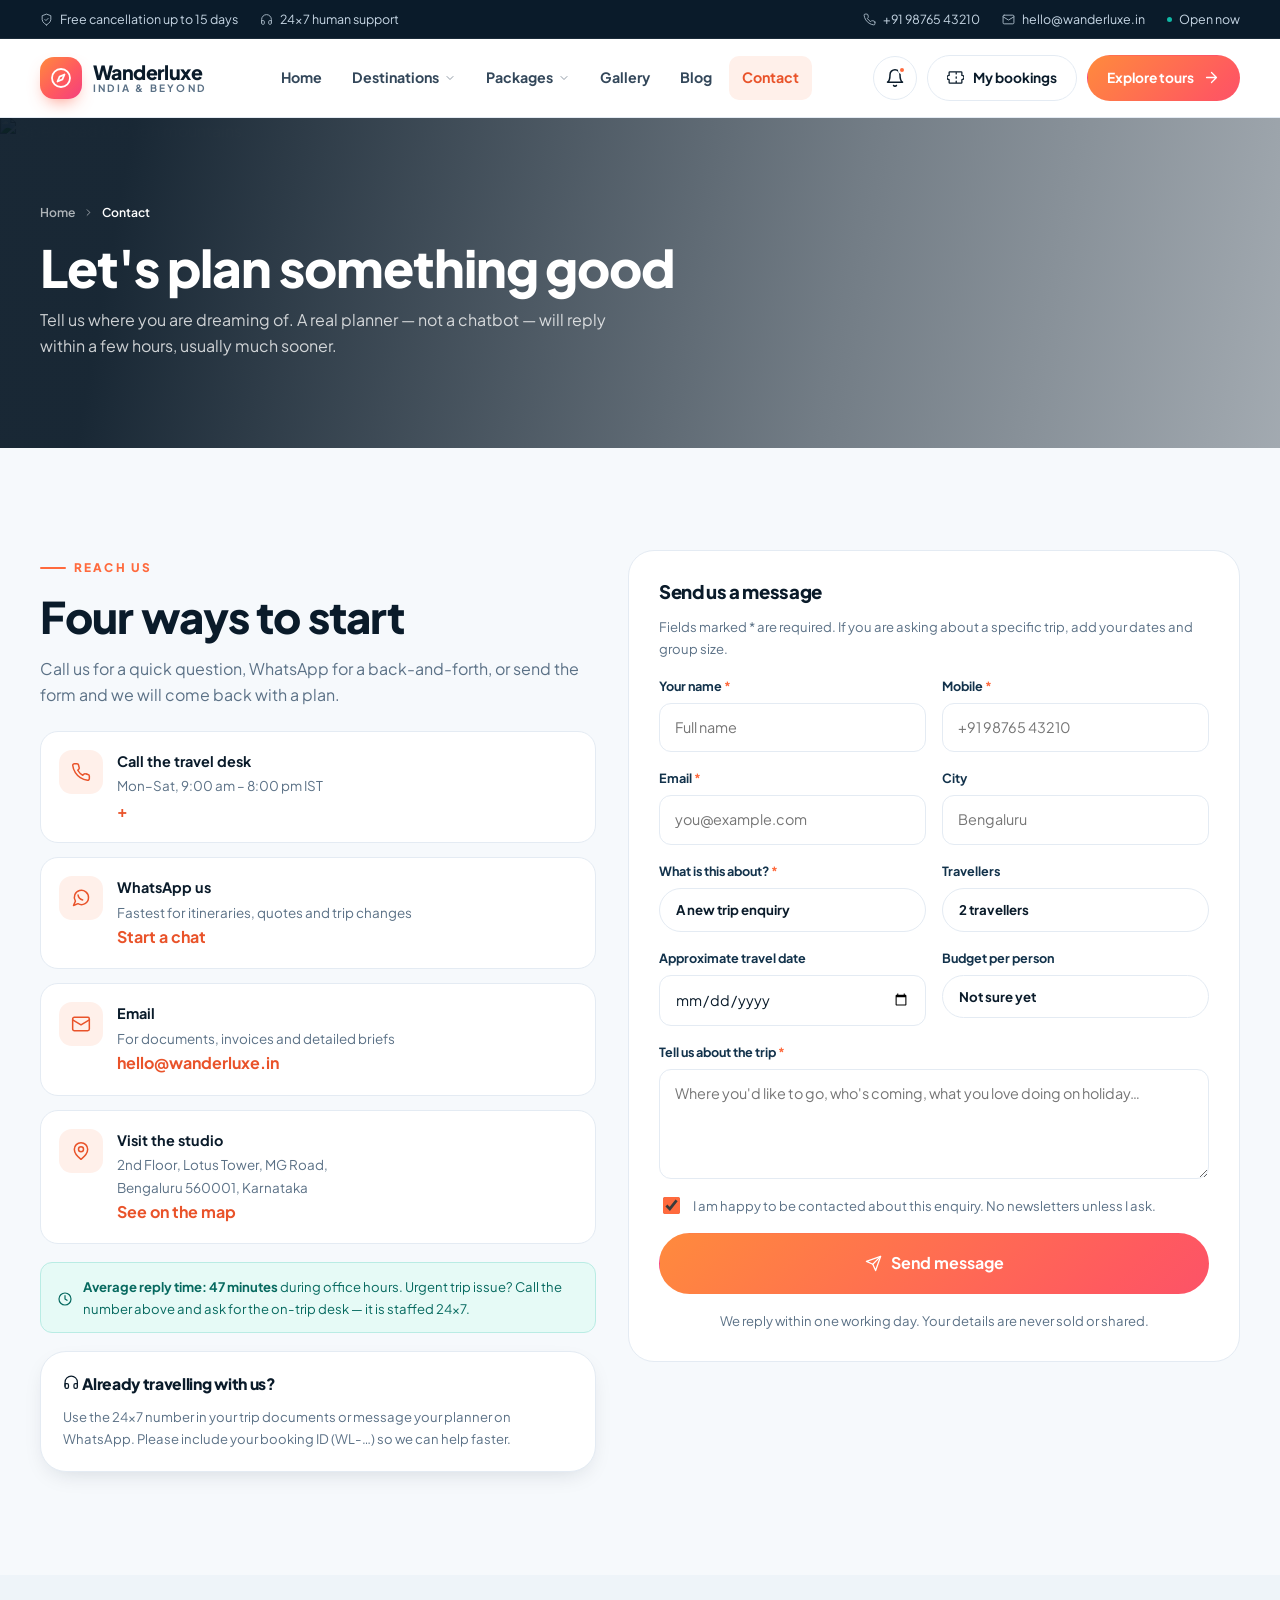
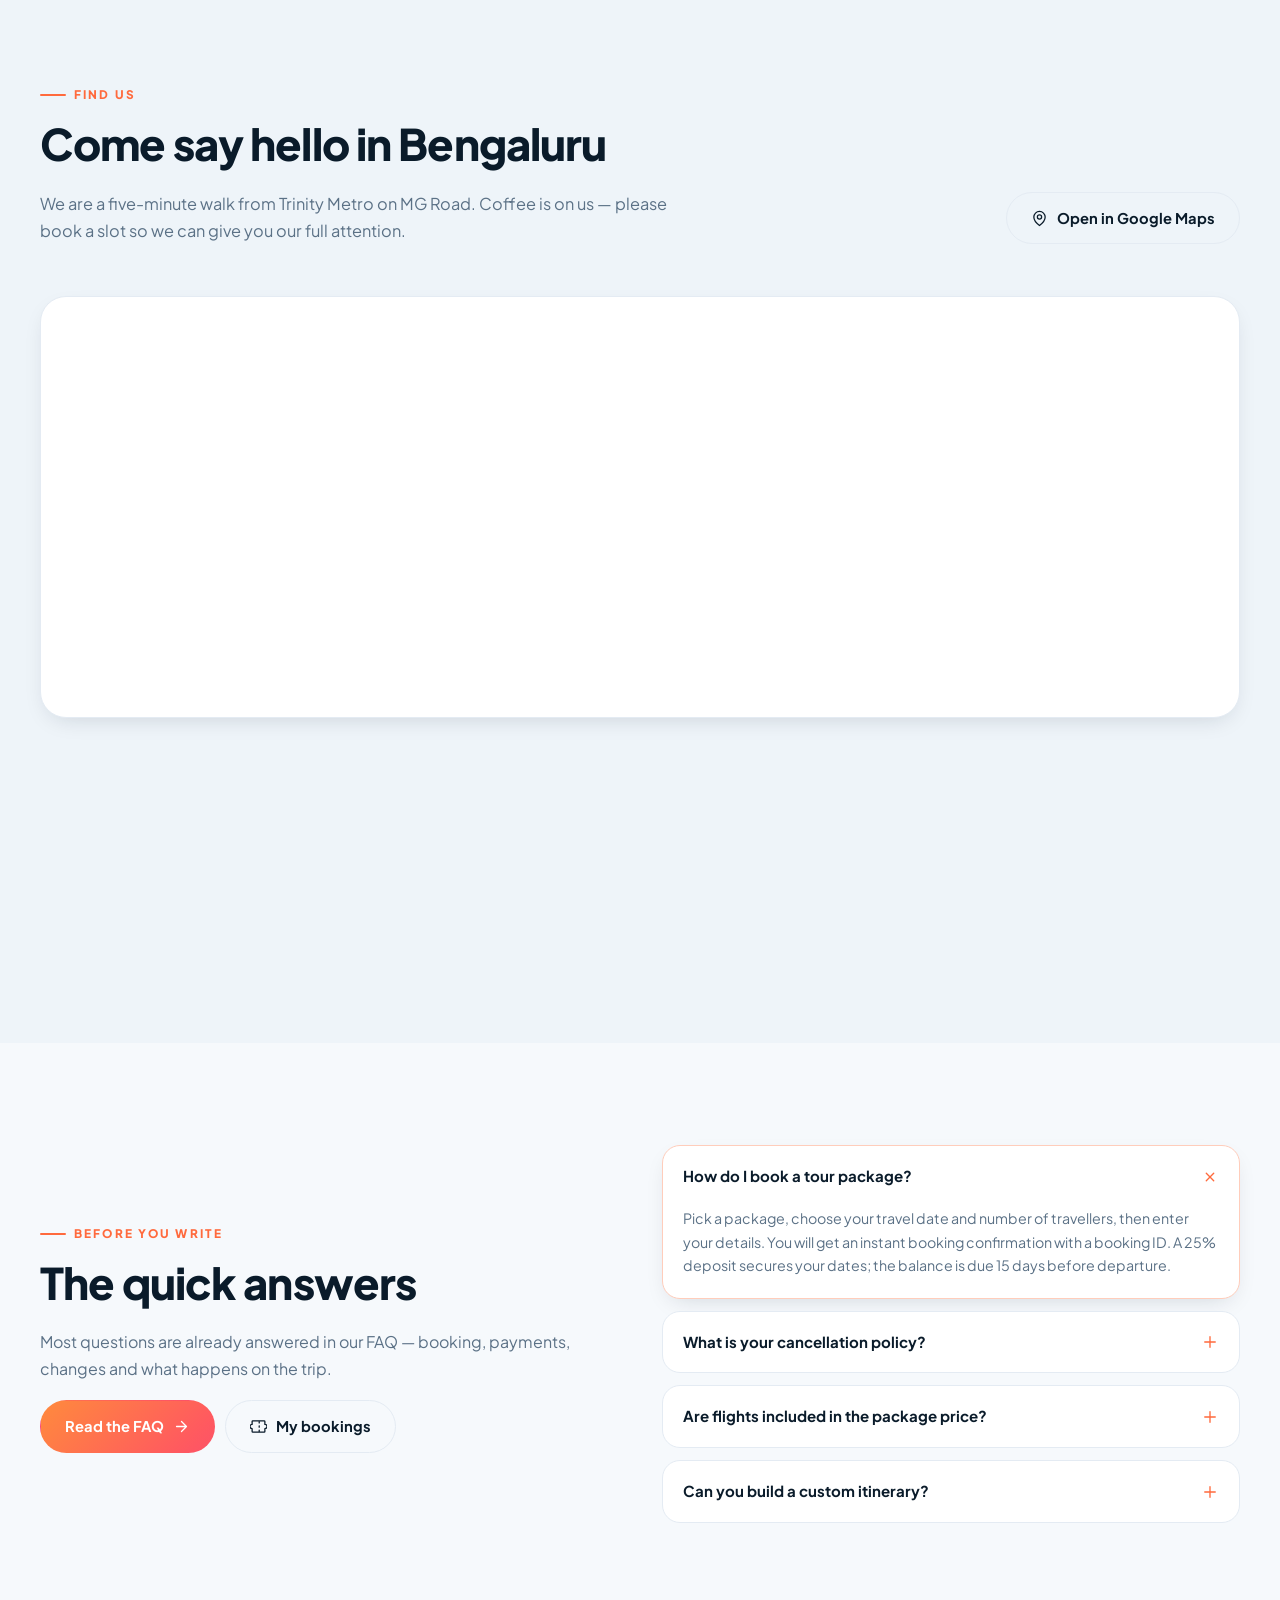
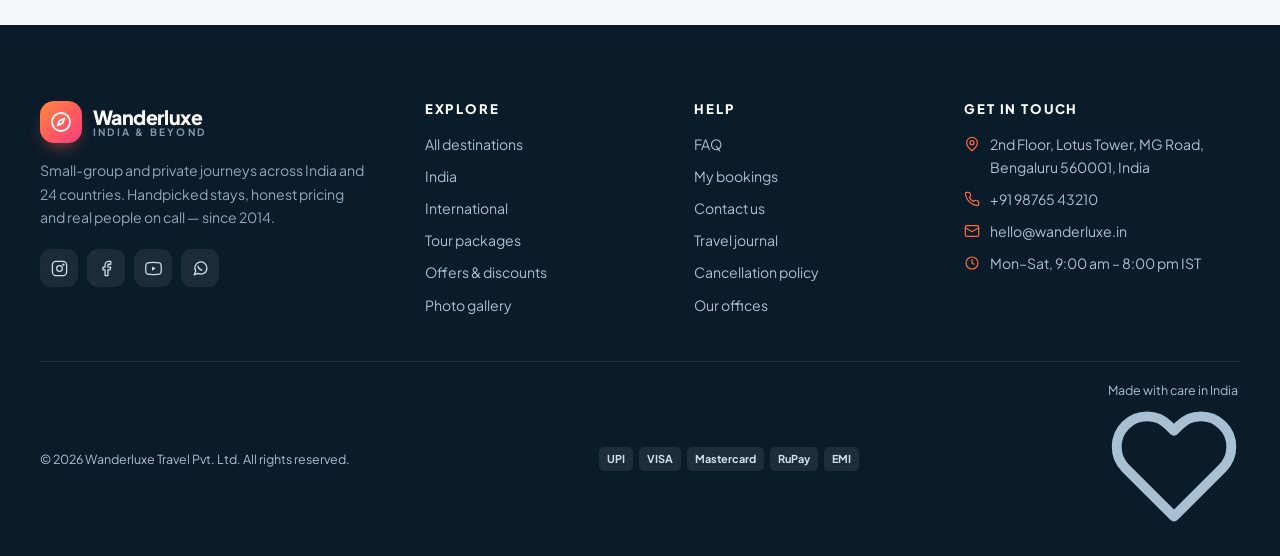
==== commit c9e22606: "Update contact.html" ====
--- a/contact.html
+++ b/contact.html
@@ -37,7 +37,7 @@
               <div>
                 <b>Call the travel desk</b>
                 <p>Mon–Sat, 9:00 am – 8:00 pm IST</p>
-                <a href="tel:+919876543210">+91 98765 43210</a>
+                <a href="tel:+">+</a>
               </div>
             </div>
             <div class="contact-item">
